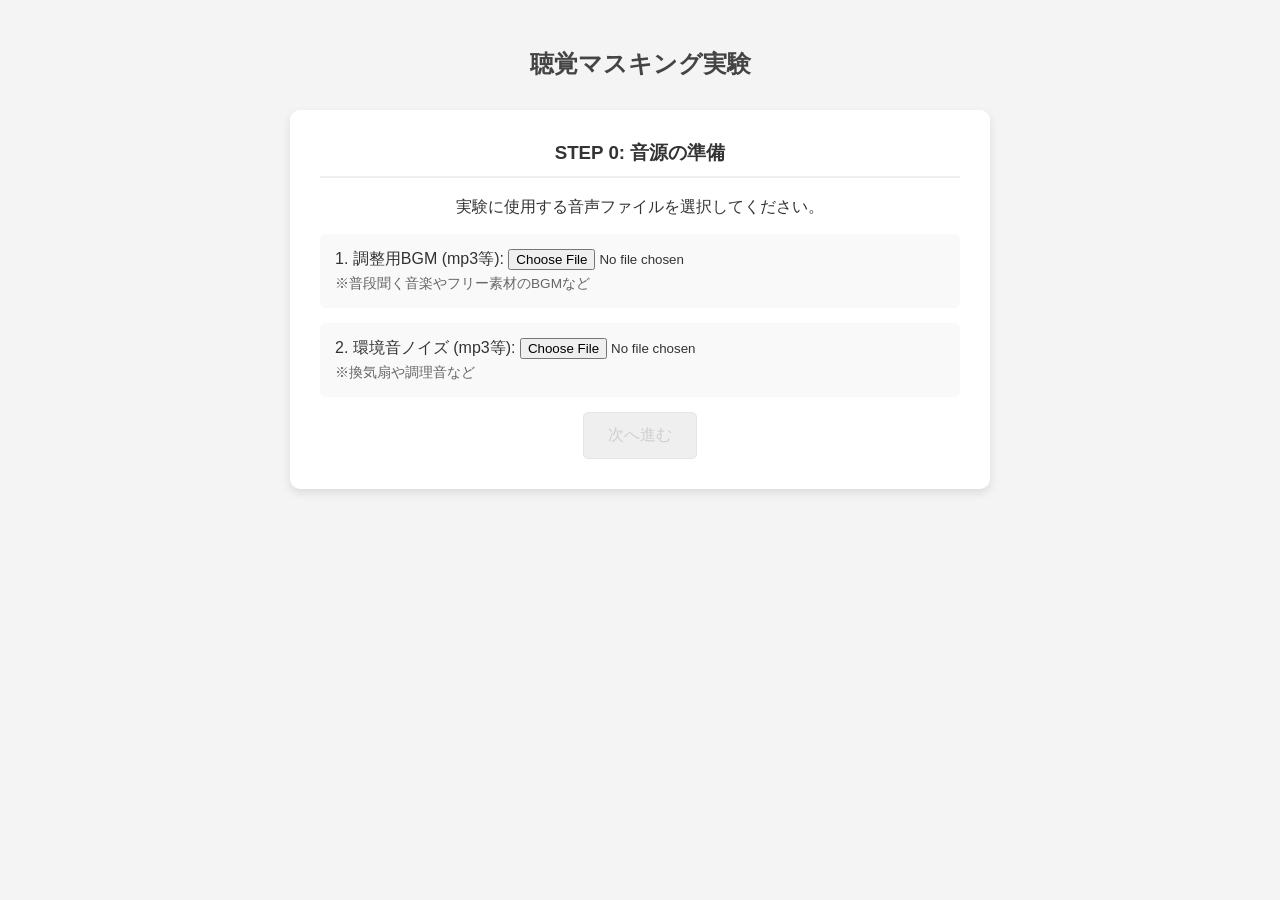
==== index.html @ eb166a4b "js, scc, htmlに分割&最初に音楽を設定" ====
<!DOCTYPE html>
<html lang="ja">
<head>
    <meta charset="UTF-8">
    <meta name="viewport" content="width=device-width, initial-scale=1.0">
    <title>聴覚実験アプリ (Multi-Frequency)</title>
    <link rel="stylesheet" href="style.css">
</head>
<body>

    <div class="container">
        <h2>聴覚マスキング実験</h2>

        <div id="step0" class="card">
            <h3>STEP 0: 音源の準備</h3>
            <p>実験に使用する音声ファイルを選択してください。</p>

            <div class="file-group">
                <label>1. 調整用BGM (mp3等):</label>
                <input type="file" id="bgmInput" accept="audio/*">
                <div class="note">※普段聞く音楽やフリー素材のBGMなど</div>
            </div>

            <div class="file-group">
                <label>2. 環境音ノイズ (mp3等):</label>
                <input type="file" id="noiseInput" accept="audio/*">
                <div class="note">※換気扇や調理音など</div>
            </div>

            <button id="step0Btn" disabled>次へ進む</button>
        </div>

        <div id="step1" class="card hidden">
            <h3>STEP 1: 音量の調整</h3>
            <p>再生ボタンを押すと音楽が流れます。<br>
            <strong>PC本体の音量</strong>を操作して、「普段音楽を聴くとき」または「テレビを見るときの快適な音量」に合わせてください。</p>

            <button id="playBgmBtn">音楽 再生/停止</button>
            <br><br>
            <button id="step1NextBtn" class="primary-btn">調整完了（次へ）</button>
        </div>

        <div id="experimentStep" class="card hidden">
            <h3 id="expTitle">STEP 2: 静寂時検査</h3>
            <p id="expInstruction">
                まずは「静かな状態」で検査します。<br>
                開始ボタンを押すと、数秒後に音が聞こえてきます。<br>
                <strong>「聞こえた！」と思ったら、スペースキー（またはボタン）を押してください。</strong>
            </p>

            <div class="status-box" id="statusBox">待機中</div>
            <div class="progress-info">
                現在の周波数: <span id="currentFreqDisplay">---</span> Hz
                (<span id="progressDisplay">1/2</span>)
            </div>

            <button id="startTestBtn" class="primary-btn">検査開始</button>
            <button id="reactionBtn" class="reaction-btn hidden">聞こえた！ (SPACE)</button>
        </div>

        <div id="step4" class="card hidden">
            <h3>実験終了</h3>
            <p>お疲れ様でした。結果が出力されました。</p>
            <textarea id="resultArea" readonly></textarea>
            <div class="btn-area">
                <button id="downloadBtn" class="primary-btn">CSVをダウンロード</button>
            </div>
        </div>
    </div>

    <script src="script.js"></script>
</body>
</html>
---- style.css ----
body {
    font-family: "Helvetica Neue", Arial, sans-serif;
    background-color: #f4f4f4;
    color: #333;
    text-align: center;
    padding: 20px;
}

.container {
    max-width: 700px;
    margin: 0 auto;
}

.card {
    background: white;
    padding: 30px;
    border-radius: 10px;
    box-shadow: 0 4px 10px rgba(0,0,0,0.1);
    margin-bottom: 20px;
}

.hidden { display: none; }

h2 { margin-bottom: 30px; color: #444; }
h3 { border-bottom: 2px solid #eee; padding-bottom: 10px; margin-top: 0; }

.file-group {
    margin: 15px 0;
    text-align: left;
    background: #f9f9f9;
    padding: 15px;
    border-radius: 5px;
}
.note { font-size: 0.85em; color: #666; margin-top: 5px; }

button {
    padding: 12px 24px;
    font-size: 16px;
    cursor: pointer;
    border-radius: 5px;
    border: 1px solid #ccc;
    background: #e0e0e0;
    transition: background 0.2s;
}
button:hover { background: #d0d0d0; }
button:disabled { opacity: 0.5; cursor: not-allowed; }

.primary-btn {
    background-color: #007bff;
    color: white;
    border: none;
}
.primary-btn:hover { background-color: #0056b3; }

.reaction-btn {
    background-color: #dc3545;
    color: white;
    border: none;
    width: 100%;
    height: 150px;
    font-size: 28px;
    font-weight: bold;
    margin-top: 20px;
}
.reaction-btn:active { background-color: #bd2130; }

.status-box {
    padding: 15px;
    background: #e9ecef;
    margin: 20px 0;
    font-weight: bold;
    font-size: 1.2em;
    border-radius: 5px;
}

.progress-info {
    font-size: 1.1em;
    margin-bottom: 15px;
    color: #555;
}

textarea {
    width: 100%;
    height: 200px;
    font-family: monospace;
    margin-top: 10px;
}
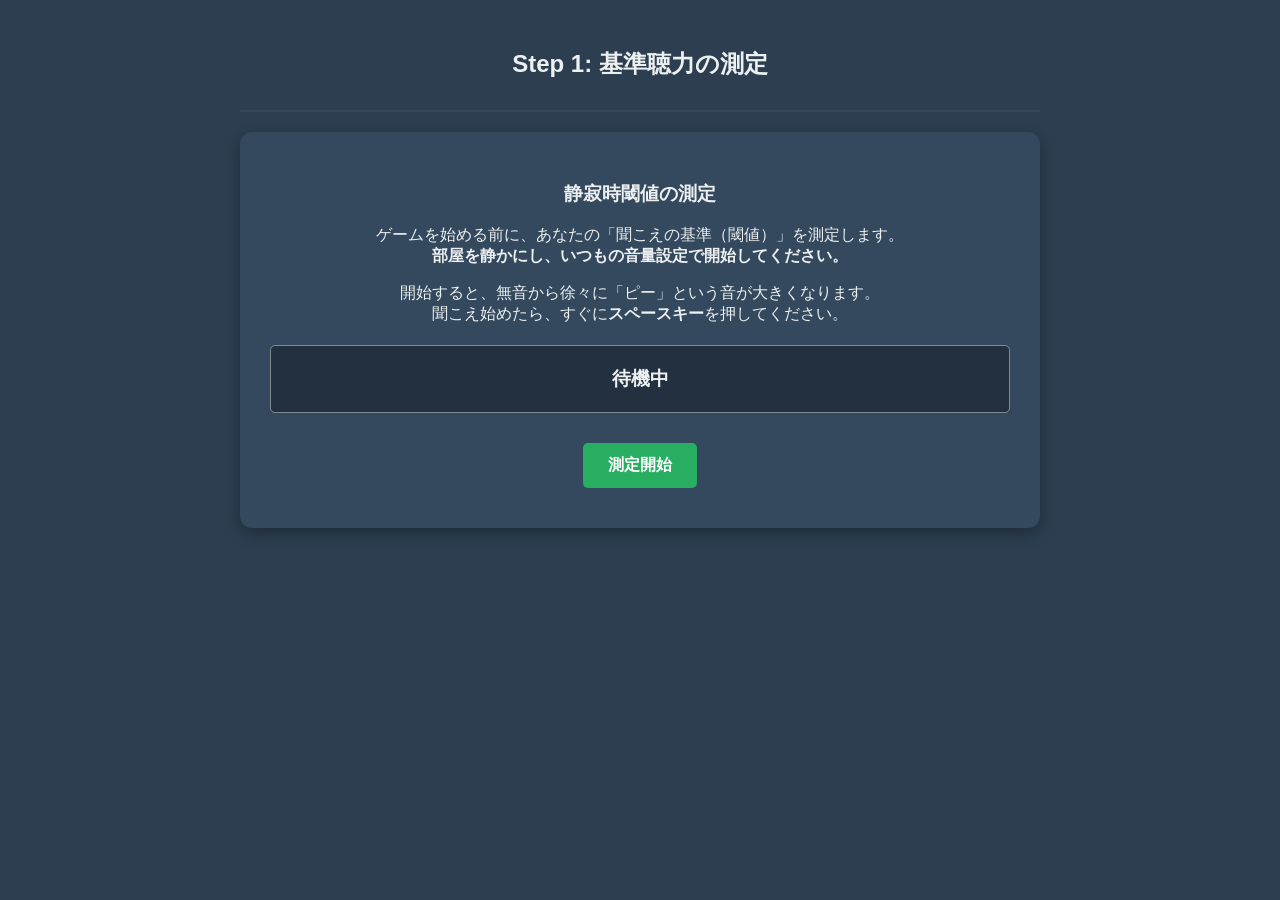
==== commit e31baaad: "measure.html中身をindex.htmlにコピペ。デプロイに必要なため" ====
--- a/index.html
+++ b/index.html
@@ -2,72 +2,38 @@
 <html lang="ja">
 <head>
     <meta charset="UTF-8">
-    <meta name="viewport" content="width=device-width, initial-scale=1.0">
-    <title>聴覚実験アプリ (Multi-Frequency)</title>
+    <title>聴力測定 (Calibration)</title>
     <link rel="stylesheet" href="style.css">
 </head>
 <body>
+    <div class="container">
+        <header>
+            <h2>Step 1: 基準聴力の測定</h2>
+        </header>
 
-    <div class="container">
-        <h2>聴覚マスキング実験</h2>
-
-        <div id="step0" class="card">
-            <h3>STEP 0: 音源の準備</h3>
-            <p>実験に使用する音声ファイルを選択してください。</p>
-
-            <div class="file-group">
-                <label>1. 調整用BGM (mp3等):</label>
-                <input type="file" id="bgmInput" accept="audio/*">
-                <div class="note">※普段聞く音楽やフリー素材のBGMなど</div>
-            </div>
-
-            <div class="file-group">
-                <label>2. 環境音ノイズ (mp3等):</label>
-                <input type="file" id="noiseInput" accept="audio/*">
-                <div class="note">※換気扇や調理音など</div>
-            </div>
-
-            <button id="step0Btn" disabled>次へ進む</button>
-        </div>
-
-        <div id="step1" class="card hidden">
-            <h3>STEP 1: 音量の調整</h3>
-            <p>再生ボタンを押すと音楽が流れます。<br>
-            <strong>PC本体の音量</strong>を操作して、「普段音楽を聴くとき」または「テレビを見るときの快適な音量」に合わせてください。</p>
-
-            <button id="playBgmBtn">音楽 再生/停止</button>
-            <br><br>
-            <button id="step1NextBtn" class="primary-btn">調整完了（次へ）</button>
-        </div>
-
-        <div id="experimentStep" class="card hidden">
-            <h3 id="expTitle">STEP 2: 静寂時検査</h3>
-            <p id="expInstruction">
-                まずは「静かな状態」で検査します。<br>
-                開始ボタンを押すと、数秒後に音が聞こえてきます。<br>
-                <strong>「聞こえた！」と思ったら、スペースキー（またはボタン）を押してください。</strong>
+        <div class="panel">
+            <h3>静寂時閾値の測定</h3>
+            <p>
+                ゲームを始める前に、あなたの「聞こえの基準（閾値）」を測定します。<br>
+                <strong>部屋を静かにし、いつもの音量設定で開始してください。</strong>
+            </p>
+            <p>
+                開始すると、無音から徐々に「ピー」という音が大きくなります。<br>
+                聞こえ始めたら、すぐに<strong>スペースキー</strong>を押してください。
             </p>
 
             <div class="status-box" id="statusBox">待機中</div>
-            <div class="progress-info">
-                現在の周波数: <span id="currentFreqDisplay">---</span> Hz
-                (<span id="progressDisplay">1/2</span>)
-            </div>
 
-            <button id="startTestBtn" class="primary-btn">検査開始</button>
-            <button id="reactionBtn" class="reaction-btn hidden">聞こえた！ (SPACE)</button>
+            <button id="btnStart" class="btn-primary">測定開始</button>
         </div>
 
-        <div id="step4" class="card hidden">
-            <h3>実験終了</h3>
-            <p>お疲れ様でした。結果が出力されました。</p>
-            <textarea id="resultArea" readonly></textarea>
-            <div class="btn-area">
-                <button id="downloadBtn" class="primary-btn">CSVをダウンロード</button>
-            </div>
+        <div id="resultPanel" class="panel hidden">
+            <h3>測定完了</h3>
+            <p>あなたの閾値: <strong id="resultValue" style="font-size:1.5em; color:#f1c40f;">---</strong></p>
+            <p>このデータを保存しました。次のページでトレーニングを開始してください。</p>
+            <button onclick="location.href='game.html'" class="btn-primary">トレーニングへ進む</button>
         </div>
     </div>
-
-    <script src="script.js"></script>
+    <script src="measure.js"></script>
 </body>
 </html>
--- a/style.css
+++ b/style.css
@@ -1,87 +1,109 @@
+/* style.css */
 body {
-    font-family: "Helvetica Neue", Arial, sans-serif;
-    background-color: #f4f4f4;
-    color: #333;
+    font-family: 'Helvetica Neue', Arial, sans-serif;
+    background-color: #2c3e50;
+    color: #ecf0f1;
     text-align: center;
     padding: 20px;
 }
 
 .container {
-    max-width: 700px;
+    max-width: 800px;
     margin: 0 auto;
 }
 
-.card {
-    background: white;
+header {
+    margin-bottom: 20px;
+    border-bottom: 2px solid #34495e;
+    padding-bottom: 10px;
+}
+
+.panel {
+    background: #34495e;
     padding: 30px;
-    border-radius: 10px;
-    box-shadow: 0 4px 10px rgba(0,0,0,0.1);
+    border-radius: 12px;
+    box-shadow: 0 5px 15px rgba(0,0,0,0.3);
     margin-bottom: 20px;
 }
 
-.hidden { display: none; }
+.hidden { display: none !important; }
 
-h2 { margin-bottom: 30px; color: #444; }
-h3 { border-bottom: 2px solid #eee; padding-bottom: 10px; margin-top: 0; }
+/* ボタン共通 */
+button {
+    padding: 12px 25px;
+    font-size: 16px;
+    border-radius: 5px;
+    border: none;
+    cursor: pointer;
+    font-weight: bold;
+    transition: 0.2s;
+    margin: 10px;
+}
+.btn-primary { background-color: #27ae60; color: white; }
+.btn-primary:hover { background-color: #2ecc71; }
+.btn-primary:disabled { background-color: #7f8c8d; cursor: not-allowed; }
+.btn-secondary { background-color: #c0392b; color: white; }
 
-.file-group {
-    margin: 15px 0;
-    text-align: left;
-    background: #f9f9f9;
-    padding: 15px;
+/* 測定用ステータス */
+.status-box {
+    background: #22303f;
+    padding: 20px;
+    margin: 20px 0;
     border-radius: 5px;
-}
-.note { font-size: 0.85em; color: #666; margin-top: 5px; }
-
-button {
-    padding: 12px 24px;
-    font-size: 16px;
-    cursor: pointer;
-    border-radius: 5px;
-    border: 1px solid #ccc;
-    background: #e0e0e0;
-    transition: background 0.2s;
-}
-button:hover { background: #d0d0d0; }
-button:disabled { opacity: 0.5; cursor: not-allowed; }
-
-.primary-btn {
-    background-color: #007bff;
-    color: white;
-    border: none;
-}
-.primary-btn:hover { background-color: #0056b3; }
-
-.reaction-btn {
-    background-color: #dc3545;
-    color: white;
-    border: none;
-    width: 100%;
-    height: 150px;
-    font-size: 28px;
+    border: 1px solid #7f8c8d;
+    font-size: 1.2em;
     font-weight: bold;
-    margin-top: 20px;
-}
-.reaction-btn:active { background-color: #bd2130; }
-
-.status-box {
-    padding: 15px;
-    background: #e9ecef;
-    margin: 20px 0;
-    font-weight: bold;
-    font-size: 1.2em;
-    border-radius: 5px;
 }
 
-.progress-info {
-    font-size: 1.1em;
-    margin-bottom: 15px;
-    color: #555;
+/* ゲーム用ヘッダー情報 */
+.game-header {
+    display: flex;
+    justify-content: space-around;
+    background: #22303f;
+    padding: 15px;
+    border-radius: 8px;
+    margin-bottom: 20px;
 }
+.stat-box { display: flex; flex-direction: column; }
+.stat-box .label { font-size: 0.8em; color: #bdc3c7; }
+.stat-box .value { font-size: 1.4em; font-weight: bold; color: #f1c40f; }
 
-textarea {
-    width: 100%;
-    height: 200px;
-    font-family: monospace;
+/* タイピングエリア */
+.typing-area {
+    background: #22303f;
+    padding: 30px;
+    border-radius: 8px;
+    border: 2px solid #3e5871;
+    margin-bottom: 20px;
+}
+.romaji-display {
+    font-family: 'Courier New', monospace;
+    font-size: 32px; /* 少し小さく調整 */
+    font-weight: bold;
+    letter-spacing: 2px;
+    min-height: 50px;
+    word-break: break-all;
+}
+.japanese-display {
+    font-size: 24px;
+    color: #95a5a6;
     margin-top: 10px;
 }
+.typed-char { color: #f1c40f; }
+.untyped-char { color: #ecf0f1; opacity: 0.3; }
+
+/* 聴覚フィードバック */
+#hearingFeedback {
+    position: fixed;
+    top: 20px;
+    right: 20px;
+    padding: 15px 25px;
+    border-radius: 8px;
+    font-weight: bold;
+    opacity: 0;
+    transition: opacity 0.3s;
+    z-index: 100;
+}
+.feedback-visible { opacity: 1 !important; }
+.fb-good { background-color: #27ae60; color: white; }
+.fb-miss { background-color: #c0392b; color: white; }
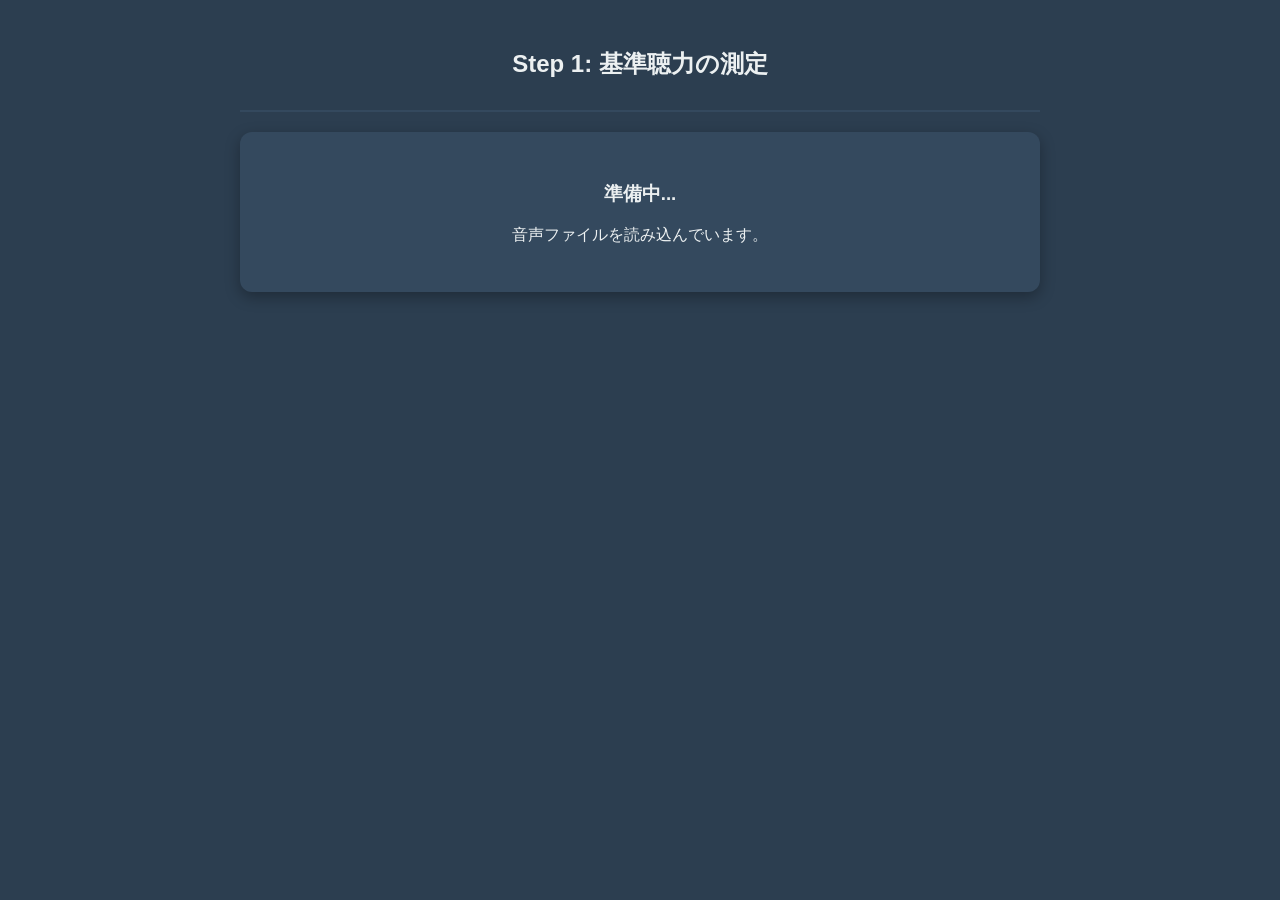
==== commit 14568603: "measure.htmlをindex.htmlにコピペ" ====
--- a/index.html
+++ b/index.html
@@ -11,20 +11,34 @@
             <h2>Step 1: 基準聴力の測定</h2>
         </header>
 
-        <div class="panel">
-            <h3>静寂時閾値の測定</h3>
+        <div id="loadingPanel" class="panel">
+            <h3>準備中...</h3>
+            <p>音声ファイルを読み込んでいます。</p>
+        </div>
+
+        <div id="volumePanel" class="panel hidden">
+            <h3>1. 音量の調整</h3>
             <p>
-                ゲームを始める前に、あなたの「聞こえの基準（閾値）」を測定します。<br>
-                <strong>部屋を静かにし、いつもの音量設定で開始してください。</strong>
+                下のボタンを押すと<strong>音楽</strong>が流れます。<br>
+                普段PCを使っている快適な音量（大きすぎず、小さすぎず）に設定してください。
             </p>
+            <div class="status-box" id="bgmStatus">停止中</div>
+            <button id="btnToggleBgm" class="btn-primary">音楽を再生</button>
+            <br><br>
+            <button id="btnGoToMeasure" class="btn-primary" disabled>音量OK（測定へ進む）</button>
+        </div>
+
+        <div id="measurePanel" class="panel hidden">
+            <h3>2. 静寂時閾値の測定</h3>
             <p>
+                音楽が止まります。<br>
                 開始すると、無音から徐々に「ピー」という音が大きくなります。<br>
                 聞こえ始めたら、すぐに<strong>スペースキー</strong>を押してください。
             </p>
 
             <div class="status-box" id="statusBox">待機中</div>
 
-            <button id="btnStart" class="btn-primary">測定開始</button>
+            <button id="btnStartMeasure" class="btn-primary">測定開始</button>
         </div>
 
         <div id="resultPanel" class="panel hidden">
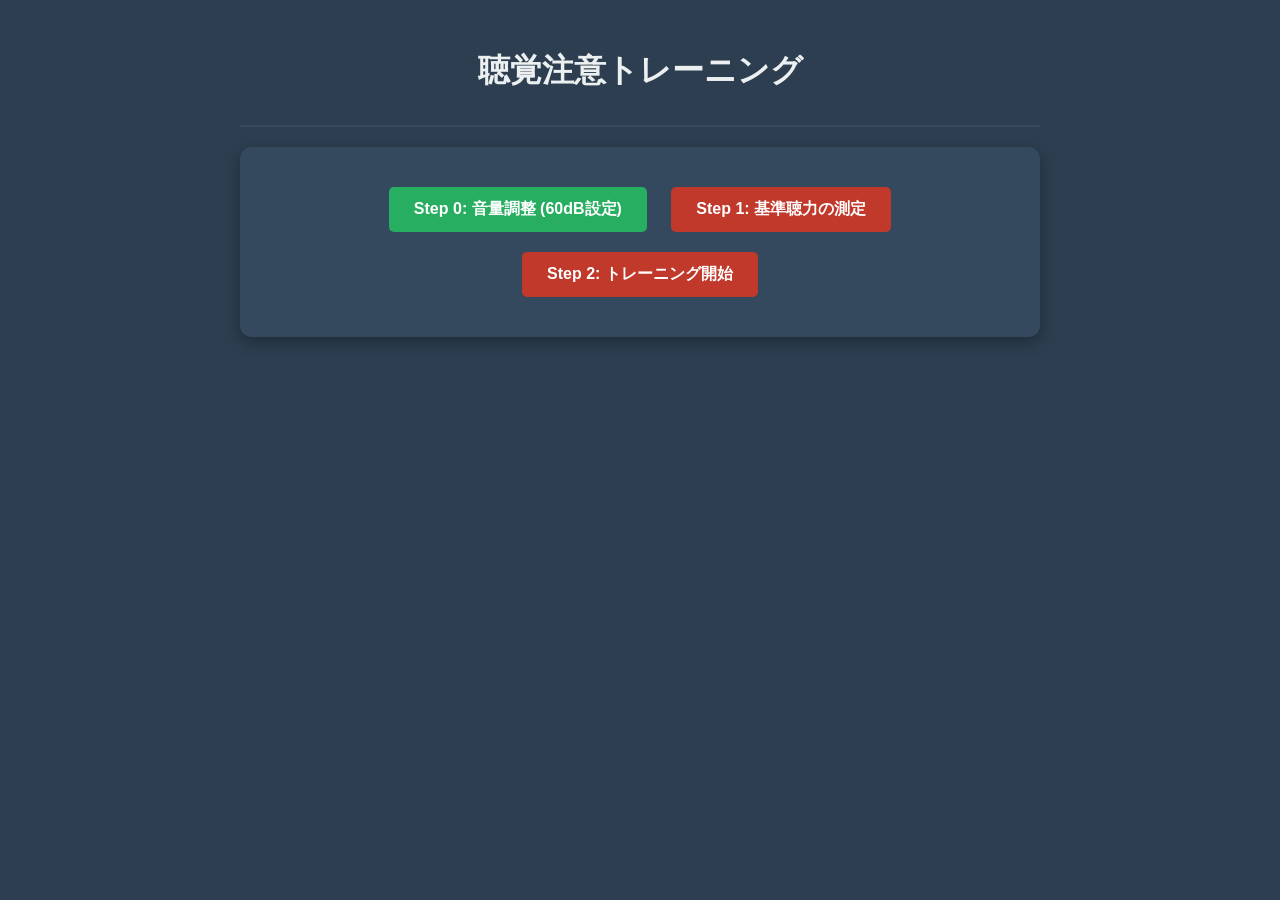
==== commit 786468cc: "フォルダの整理" ====
--- a/index.html
+++ b/index.html
@@ -2,52 +2,26 @@
 <html lang="ja">
 <head>
     <meta charset="UTF-8">
-    <title>聴力測定 (Calibration)</title>
-    <link rel="stylesheet" href="style.css">
+    <title>Hearing Training System</title>
+    <link rel="stylesheet" href="css/style.css">
 </head>
 <body>
     <div class="container">
         <header>
-            <h2>Step 1: 基準聴力の測定</h2>
+            <h1>聴覚注意トレーニング</h1>
         </header>
 
-        <div id="loadingPanel" class="panel">
-            <h3>準備中...</h3>
-            <p>音声ファイルを読み込んでいます。</p>
-        </div>
-
-        <div id="volumePanel" class="panel hidden">
-            <h3>1. 音量の調整</h3>
-            <p>
-                下のボタンを押すと<strong>音楽</strong>が流れます。<br>
-                普段PCを使っている快適な音量（大きすぎず、小さすぎず）に設定してください。
-            </p>
-            <div class="status-box" id="bgmStatus">停止中</div>
-            <button id="btnToggleBgm" class="btn-primary">音楽を再生</button>
-            <br><br>
-            <button id="btnGoToMeasure" class="btn-primary" disabled>音量OK（測定へ進む）</button>
-        </div>
-
-        <div id="measurePanel" class="panel hidden">
-            <h3>2. 静寂時閾値の測定</h3>
-            <p>
-                音楽が止まります。<br>
-                開始すると、無音から徐々に「ピー」という音が大きくなります。<br>
-                聞こえ始めたら、すぐに<strong>スペースキー</strong>を押してください。
-            </p>
-
-            <div class="status-box" id="statusBox">待機中</div>
-
-            <button id="btnStartMeasure" class="btn-primary">測定開始</button>
-        </div>
-
-        <div id="resultPanel" class="panel hidden">
-            <h3>測定完了</h3>
-            <p>あなたの閾値: <strong id="resultValue" style="font-size:1.5em; color:#f1c40f;">---</strong></p>
-            <p>このデータを保存しました。次のページでトレーニングを開始してください。</p>
-            <button onclick="location.href='game.html'" class="btn-primary">トレーニングへ進む</button>
+        <div class="panel">
+            <button onclick="location.href='calibrate.html'" class="btn-primary" style="margin-bottom:10px;">
+                Step 0: 音量調整 (60dB設定)
+            </button>
+            <button onclick="location.href='measure.html'" class="btn-secondary" style="margin-bottom:10px;">
+                Step 1: 基準聴力の測定
+            </button>
+            <button onclick="location.href='game.html'" class="btn-secondary">
+                Step 2: トレーニング開始
+            </button>
         </div>
     </div>
-    <script src="measure.js"></script>
 </body>
-</html>
+</html>
--- a/css/style.css
+++ b/css/style.css
@@ -0,0 +1,109 @@
+/* style.css */
+body {
+    font-family: 'Helvetica Neue', Arial, sans-serif;
+    background-color: #2c3e50;
+    color: #ecf0f1;
+    text-align: center;
+    padding: 20px;
+}
+
+.container {
+    max-width: 800px;
+    margin: 0 auto;
+}
+
+header {
+    margin-bottom: 20px;
+    border-bottom: 2px solid #34495e;
+    padding-bottom: 10px;
+}
+
+.panel {
+    background: #34495e;
+    padding: 30px;
+    border-radius: 12px;
+    box-shadow: 0 5px 15px rgba(0,0,0,0.3);
+    margin-bottom: 20px;
+}
+
+.hidden { display: none !important; }
+
+/* ボタン共通 */
+button {
+    padding: 12px 25px;
+    font-size: 16px;
+    border-radius: 5px;
+    border: none;
+    cursor: pointer;
+    font-weight: bold;
+    transition: 0.2s;
+    margin: 10px;
+}
+.btn-primary { background-color: #27ae60; color: white; }
+.btn-primary:hover { background-color: #2ecc71; }
+.btn-primary:disabled { background-color: #7f8c8d; cursor: not-allowed; }
+.btn-secondary { background-color: #c0392b; color: white; }
+
+/* 測定用ステータス */
+.status-box {
+    background: #22303f;
+    padding: 20px;
+    margin: 20px 0;
+    border-radius: 5px;
+    border: 1px solid #7f8c8d;
+    font-size: 1.2em;
+    font-weight: bold;
+}
+
+/* ゲーム用ヘッダー情報 */
+.game-header {
+    display: flex;
+    justify-content: space-around;
+    background: #22303f;
+    padding: 15px;
+    border-radius: 8px;
+    margin-bottom: 20px;
+}
+.stat-box { display: flex; flex-direction: column; }
+.stat-box .label { font-size: 0.8em; color: #bdc3c7; }
+.stat-box .value { font-size: 1.4em; font-weight: bold; color: #f1c40f; }
+
+/* タイピングエリア */
+.typing-area {
+    background: #22303f;
+    padding: 30px;
+    border-radius: 8px;
+    border: 2px solid #3e5871;
+    margin-bottom: 20px;
+}
+.romaji-display {
+    font-family: 'Courier New', monospace;
+    font-size: 32px; /* 少し小さく調整 */
+    font-weight: bold;
+    letter-spacing: 2px;
+    min-height: 50px;
+    word-break: break-all;
+}
+.japanese-display {
+    font-size: 24px;
+    color: #95a5a6;
+    margin-top: 10px;
+}
+.typed-char { color: #f1c40f; }
+.untyped-char { color: #ecf0f1; opacity: 0.3; }
+
+/* 聴覚フィードバック */
+#hearingFeedback {
+    position: fixed;
+    top: 20px;
+    right: 20px;
+    padding: 15px 25px;
+    border-radius: 8px;
+    font-weight: bold;
+    opacity: 0;
+    transition: opacity 0.3s;
+    z-index: 100;
+}
+.feedback-visible { opacity: 1 !important; }
+.fb-good { background-color: #27ae60; color: white; }
+.fb-miss { background-color: #c0392b; color: white; }
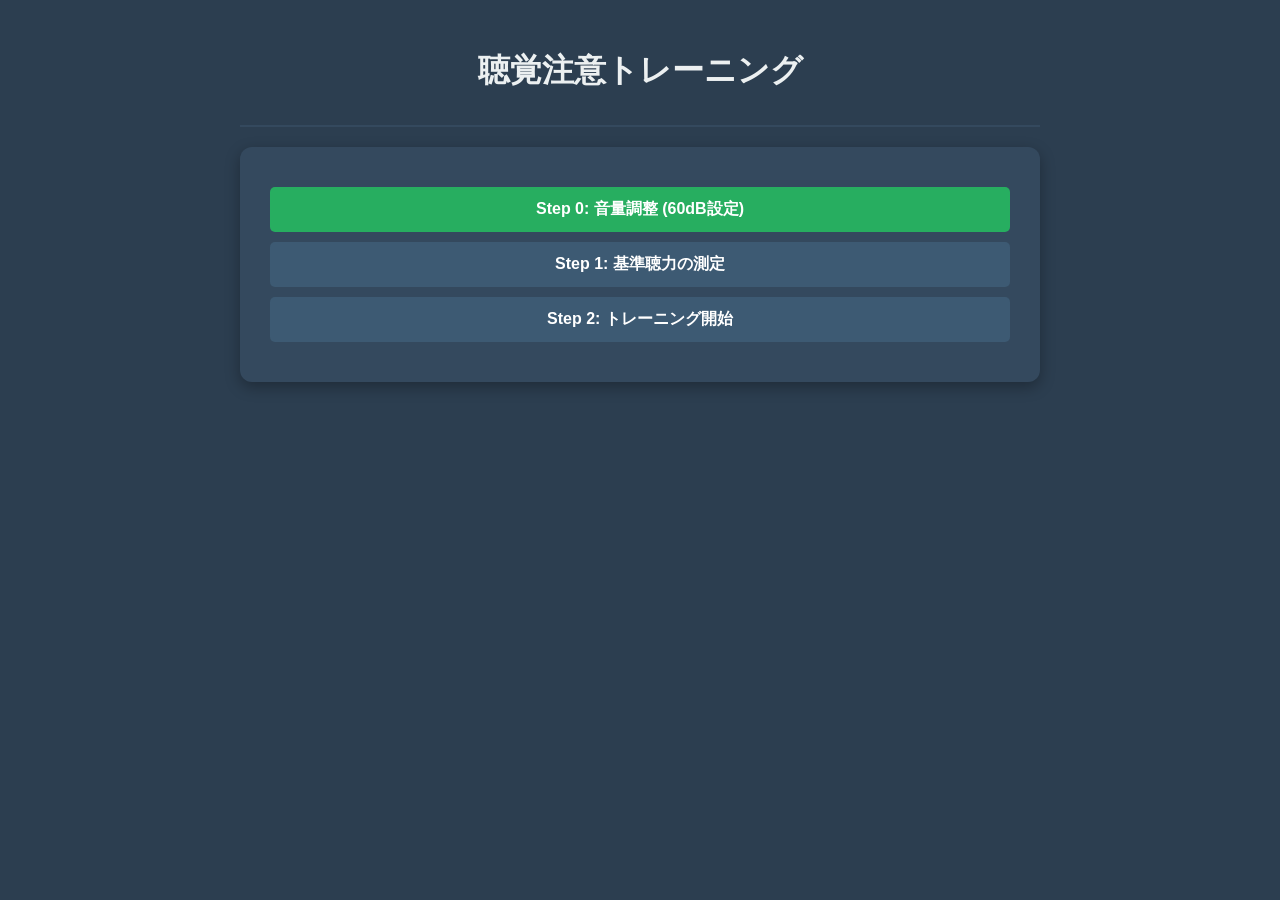
==== commit 62d9ef88: "fix: 校正と本番の音を揃え、二重課題は20音で終わらせる 画面では次の文字と段階を出し、スペースがボタンを押さないようにした。  Co-authored-by: Cursor <cursorage" ====
--- a/index.html
+++ b/index.html
@@ -12,13 +12,13 @@
         </header>
 
         <div class="panel">
-            <button onclick="location.href='calibrate.html'" class="btn-primary" style="margin-bottom:10px;">
+            <button onclick="location.href='calibrate.html'" class="btn-primary btn-block">
                 Step 0: 音量調整 (60dB設定)
             </button>
-            <button onclick="location.href='measure.html'" class="btn-secondary" style="margin-bottom:10px;">
+            <button onclick="location.href='measure.html'" class="btn-secondary btn-block">
                 Step 1: 基準聴力の測定
             </button>
-            <button onclick="location.href='game.html'" class="btn-secondary">
+            <button onclick="location.href='game.html'" class="btn-secondary btn-block">
                 Step 2: トレーニング開始
             </button>
         </div>
--- a/css/style.css
+++ b/css/style.css
@@ -1,6 +1,6 @@
 /* style.css */
 body {
-    font-family: 'Helvetica Neue', Arial, sans-serif;
+    font-family: "Hiragino Sans", "Yu Gothic", "Helvetica Neue", Arial, sans-serif;
     background-color: #2c3e50;
     color: #ecf0f1;
     text-align: center;
@@ -39,10 +39,23 @@
     transition: 0.2s;
     margin: 10px;
 }
+button:focus-visible {
+    outline: 3px solid #f1c40f;
+    outline-offset: 3px;
+}
 .btn-primary { background-color: #27ae60; color: white; }
 .btn-primary:hover { background-color: #2ecc71; }
 .btn-primary:disabled { background-color: #7f8c8d; cursor: not-allowed; }
-.btn-secondary { background-color: #c0392b; color: white; }
+.btn-secondary { background-color: #3d5a73; color: white; }
+.btn-secondary:hover { background-color: #4e6d89; }
+.btn-danger { background-color: #c0392b; color: white; }
+.btn-danger:hover { background-color: #e74c3c; }
+.btn-block {
+    display: block;
+    width: 100%;
+    margin-left: 0;
+    margin-right: 0;
+}
 
 /* 測定用ステータス */
 .status-box {
@@ -66,7 +79,7 @@
 }
 .stat-box { display: flex; flex-direction: column; }
 .stat-box .label { font-size: 0.8em; color: #bdc3c7; }
-.stat-box .value { font-size: 1.4em; font-weight: bold; color: #f1c40f; }
+.stat-box .value { font-size: 1.15em; font-weight: bold; color: #d5dde6; }
 
 /* タイピングエリア */
 .typing-area {
@@ -89,8 +102,26 @@
     color: #95a5a6;
     margin-top: 10px;
 }
-.typed-char { color: #f1c40f; }
-.untyped-char { color: #ecf0f1; opacity: 0.3; }
+.typed-char { color: #7f8c9a; }
+.current-char {
+    color: #1c2833;
+    background: #f1c40f;
+    border-radius: 4px;
+    padding: 0 3px;
+}
+.untyped-char { color: #ecf0f1; }
+.step-label {
+    margin: 0 0 8px;
+    color: #f1c40f;
+    font-size: 0.95em;
+    letter-spacing: 0.04em;
+}
+.break-clock {
+    font-size: 3.2em;
+    font-weight: bold;
+    margin: 10px 0 0;
+    color: #f1c40f;
+}
 
 /* 聴覚フィードバック */
 #hearingFeedback {
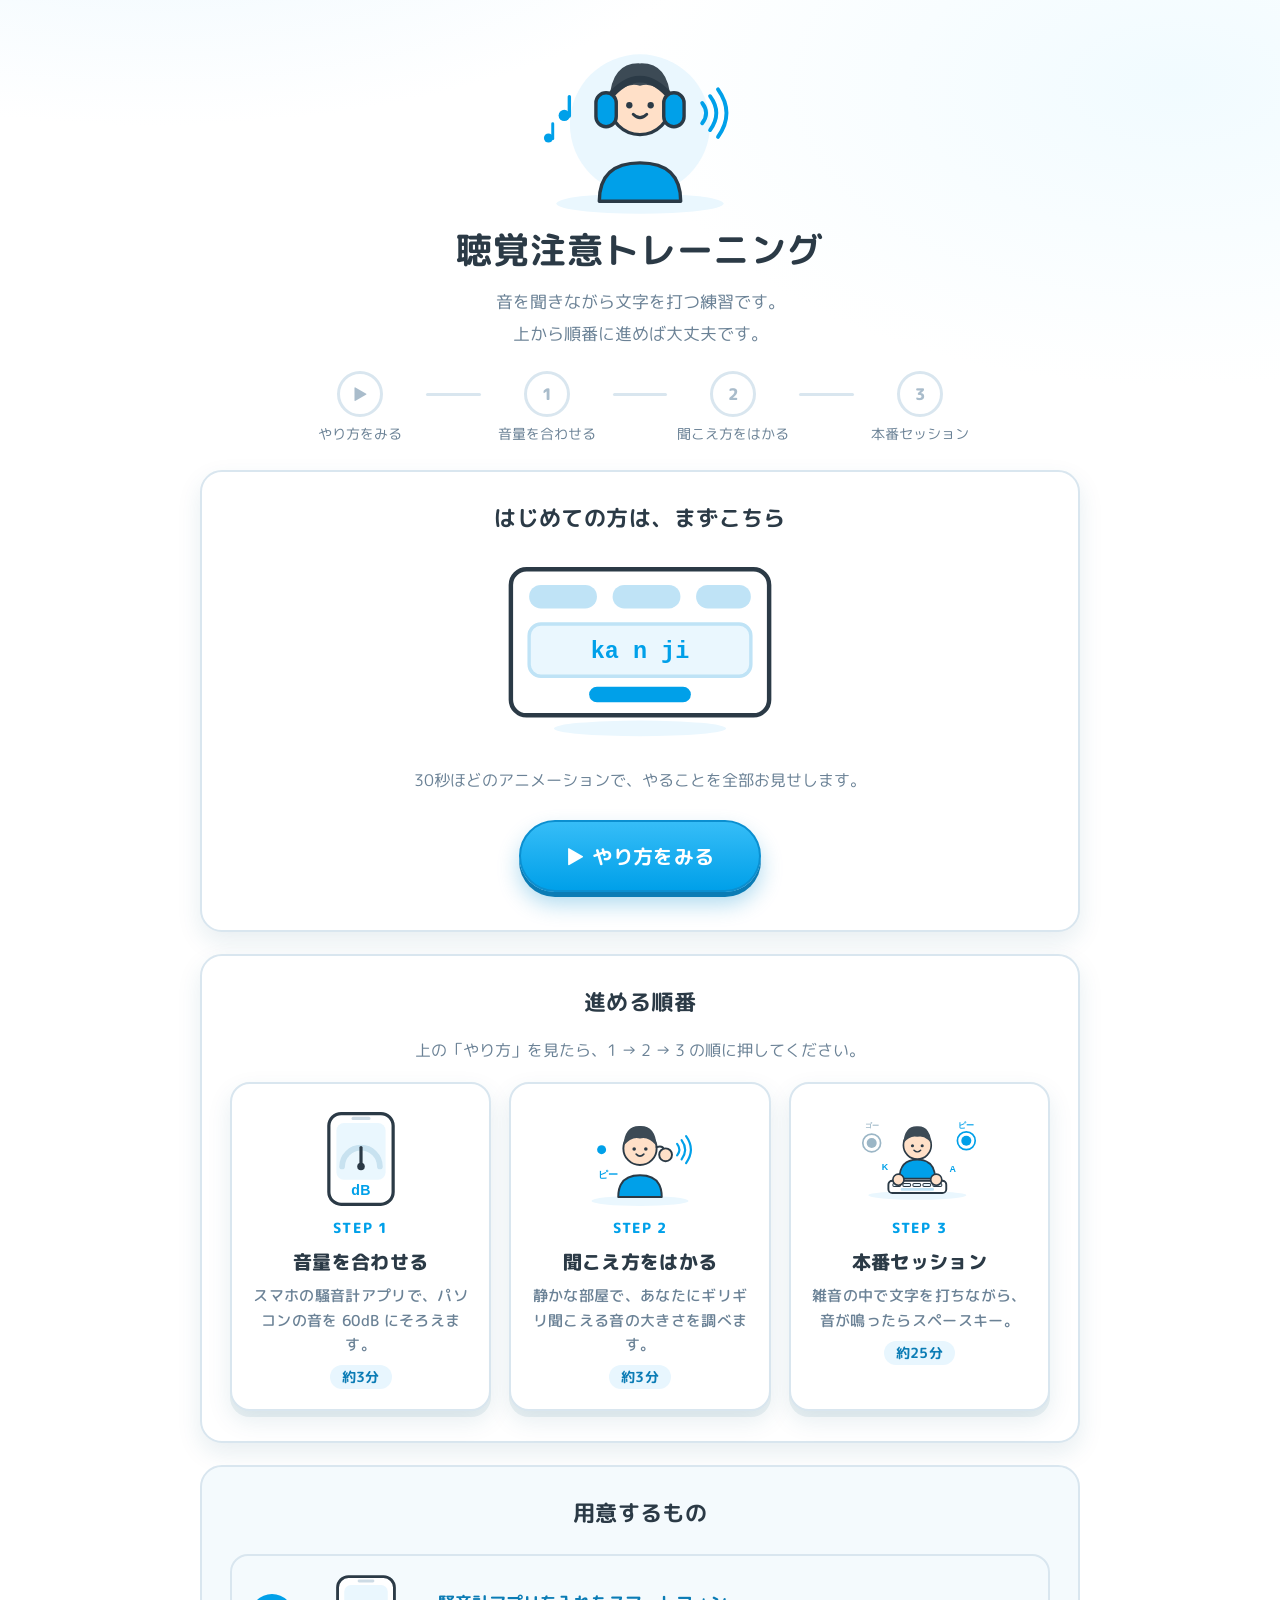
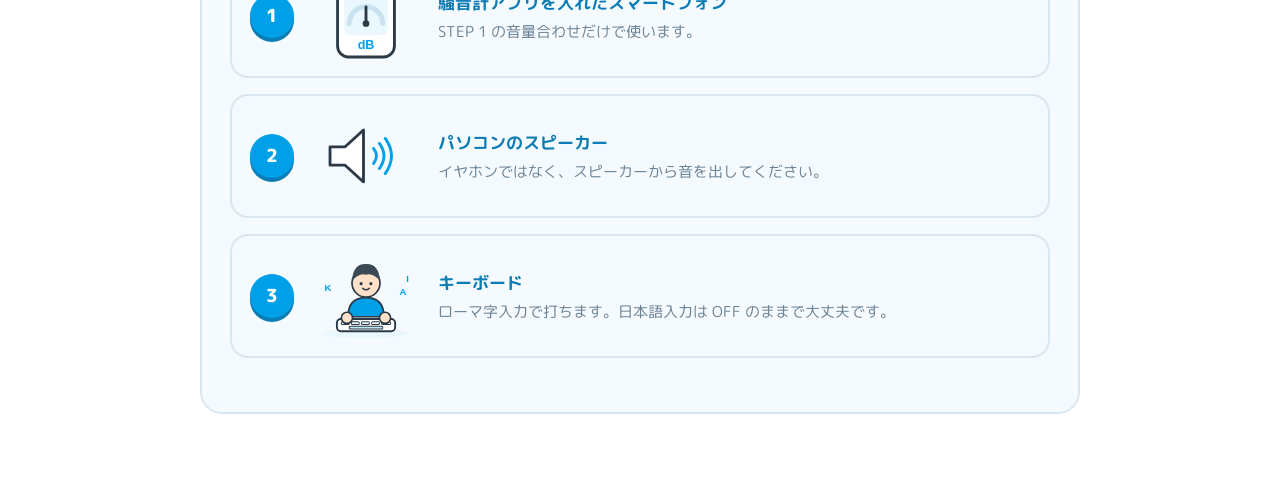
==== commit b97c89ae: "feat: 初めての被験者向けに、白背景・イラスト中心のUIへ刷新 文字だけの暗い画面では、初めての人がどの画面で何をするのか 分からなかった。説明ムービーのように、絵とアニメーションで 手順を見せる" ====
--- a/index.html
+++ b/index.html
@@ -2,26 +2,91 @@
 <html lang="ja">
 <head>
     <meta charset="UTF-8">
-    <title>Hearing Training System</title>
+    <meta name="viewport" content="width=device-width, initial-scale=1">
+    <title>聴覚注意トレーニング</title>
+    <link rel="preconnect" href="https://fonts.googleapis.com">
+    <link rel="preconnect" href="https://fonts.gstatic.com" crossorigin>
+    <link href="https://fonts.googleapis.com/css2?family=M+PLUS+Rounded+1c:wght@500;700;800&display=swap" rel="stylesheet">
     <link rel="stylesheet" href="css/style.css">
 </head>
 <body>
     <div class="container">
         <header>
+            <div class="art-stage art-float" data-art="hero" style="max-width:260px;margin:0 auto;"></div>
             <h1>聴覚注意トレーニング</h1>
+            <p class="lead">音を聞きながら文字を打つ練習です。<br>上から順番に進めば大丈夫です。</p>
         </header>
 
+        <div id="stepper" class="stepper" data-current="home"></div>
+
         <div class="panel">
-            <button onclick="location.href='calibrate.html'" class="btn-primary btn-block">
-                Step 0: 音量調整 (60dB設定)
-            </button>
-            <button onclick="location.href='measure.html'" class="btn-secondary btn-block">
-                Step 1: 基準聴力の測定
-            </button>
-            <button onclick="location.href='game.html'" class="btn-secondary btn-block">
-                Step 2: トレーニング開始
-            </button>
+            <h3>はじめての方は、まずこちら</h3>
+            <div class="art-stage" data-art="screenGuide" style="max-width:300px;margin:0 auto;"></div>
+            <p class="instruction">30秒ほどのアニメーションで、やることを全部お見せします。</p>
+            <button onclick="location.href='howto.html'" class="btn-primary btn-big">▶ やり方をみる</button>
+        </div>
+
+        <div class="panel">
+            <h3>進める順番</h3>
+            <p class="instruction">上の「やり方」を見たら、1 → 2 → 3 の順に押してください。</p>
+            <div class="menu-grid">
+                <button class="menu-card" onclick="location.href='calibrate.html'">
+                    <span class="menu-art" data-art="phoneMeter"></span>
+                    <span class="menu-step">STEP 1</span>
+                    <span class="menu-name">音量を合わせる</span>
+                    <span class="menu-desc">スマホの騒音計アプリで、パソコンの音を 60dB にそろえます。</span>
+                    <span class="menu-time" data-done="calibrate">約3分</span>
+                </button>
+                <button class="menu-card" onclick="location.href='measure.html'">
+                    <span class="menu-art" data-art="listening"></span>
+                    <span class="menu-step">STEP 2</span>
+                    <span class="menu-name">聞こえ方をはかる</span>
+                    <span class="menu-desc">静かな部屋で、あなたにギリギリ聞こえる音の大きさを調べます。</span>
+                    <span class="menu-time" data-done="measure">約3分</span>
+                </button>
+                <button class="menu-card" onclick="location.href='game.html'">
+                    <span class="menu-art" data-art="dual"></span>
+                    <span class="menu-step">STEP 3</span>
+                    <span class="menu-name">本番セッション</span>
+                    <span class="menu-desc">雑音の中で文字を打ちながら、音が鳴ったらスペースキー。</span>
+                    <span class="menu-time" data-done="game">約25分</span>
+                </button>
+            </div>
+        </div>
+
+        <div class="panel flat">
+            <h3>用意するもの</h3>
+            <div class="how-list">
+                <div class="how-item">
+                    <span class="how-num">1</span>
+                    <span class="how-art" data-art="phoneMeter"></span>
+                    <span class="how-text"><b>騒音計アプリを入れたスマートフォン</b>
+                        <span class="small">STEP 1 の音量合わせだけで使います。</span></span>
+                </div>
+                <div class="how-item">
+                    <span class="how-num">2</span>
+                    <span class="how-art" data-art="speaker"></span>
+                    <span class="how-text"><b>パソコンのスピーカー</b>
+                        <span class="small">イヤホンではなく、スピーカーから音を出してください。</span></span>
+                </div>
+                <div class="how-item">
+                    <span class="how-num">3</span>
+                    <span class="how-art" data-art="typing"></span>
+                    <span class="how-text"><b>キーボード</b>
+                        <span class="small">ローマ字入力で打ちます。日本語入力は OFF のままで大丈夫です。</span></span>
+                </div>
+            </div>
         </div>
     </div>
+
+    <script src="js/ui.js"></script>
+    <script>
+        // 終わった段階には「すみました」と出す。
+        document.querySelectorAll('[data-done]').forEach((el) => {
+            if (!UI.isDone(el.dataset.done)) return;
+            el.textContent = '✓ すみました';
+            el.className = 'menu-done';
+        });
+    </script>
 </body>
-</html>+</html>
--- a/css/style.css
+++ b/css/style.css
@@ -1,55 +1,179 @@
-/* style.css */
+/* ==========================================
+   style.css
+   白背景・イラスト中心の「説明ムービー」風テーマ。
+   初めての被験者が読まずに分かることを優先する。
+   ========================================== */
+
+:root {
+    --blue: #00a0e9;
+    --blue-dark: #0b7cb5;
+    --blue-pale: #e8f6fe;
+    --ink: #2b3a46;
+    --sub: #6b8296;
+    --line: #d9e6ef;
+    --panel: #ffffff;
+    --tint: #f4fafd;
+    --yellow: #ffc93c;
+    --yellow-pale: #fff6dd;
+    --green: #35c47a;
+    --green-pale: #e5f8ee;
+    --red: #ff6b6b;
+    --red-pale: #ffecec;
+    --radius: 22px;
+    --shadow: 0 10px 24px rgba(23, 86, 120, 0.10);
+    --shadow-lift: 0 16px 32px rgba(23, 86, 120, 0.18);
+}
+
+* { box-sizing: border-box; }
+
+html { -webkit-text-size-adjust: 100%; }
+
 body {
-    font-family: "Hiragino Sans", "Yu Gothic", "Helvetica Neue", Arial, sans-serif;
-    background-color: #2c3e50;
-    color: #ecf0f1;
+    font-family: "M PLUS Rounded 1c", "Hiragino Maru Gothic ProN", "Hiragino Sans",
+                 "Yu Gothic UI", "Yu Gothic", "Meiryo", sans-serif;
+    background-color: #ffffff;
+    /* うすい水色の空気感。白背景のままだとカードの輪郭が消える。 */
+    background-image:
+        radial-gradient(900px 420px at 12% -8%, #eaf7fe 0%, rgba(255,255,255,0) 70%),
+        radial-gradient(760px 420px at 92% 4%, #f1fbff 0%, rgba(255,255,255,0) 72%);
+    background-repeat: no-repeat;
+    color: var(--ink);
     text-align: center;
-    padding: 20px;
+    font-size: 17px;
+    line-height: 1.85;
+    margin: 0;
+    padding: 28px 20px 64px;
 }
 
 .container {
-    max-width: 800px;
+    max-width: 880px;
     margin: 0 auto;
 }
 
+/* ==========================================
+   見出し
+   ========================================== */
 header {
-    margin-bottom: 20px;
-    border-bottom: 2px solid #34495e;
-    padding-bottom: 10px;
-}
-
+    margin-bottom: 22px;
+    padding-bottom: 0;
+    border-bottom: none;
+}
+
+h1, h2, h3 {
+    letter-spacing: 0.02em;
+    line-height: 1.5;
+    margin: 0 0 10px;
+}
+
+h1 { font-size: 2.1em; }
+h2 { font-size: 1.6em; }
+h3 { font-size: 1.28em; }
+
+.page-title {
+    display: inline-flex;
+    align-items: center;
+    gap: 14px;
+    justify-content: center;
+}
+
+.page-title svg { flex: none; }
+
+.lead {
+    color: var(--sub);
+    margin: 0 auto;
+    max-width: 30em;
+}
+
+/* ==========================================
+   パネル（カード）
+   ========================================== */
 .panel {
-    background: #34495e;
-    padding: 30px;
-    border-radius: 12px;
-    box-shadow: 0 5px 15px rgba(0,0,0,0.3);
-    margin-bottom: 20px;
+    background: var(--panel);
+    border: 2px solid var(--line);
+    padding: 30px 28px;
+    border-radius: var(--radius);
+    box-shadow: var(--shadow);
+    margin-bottom: 22px;
+    animation: panel-in 0.42s cubic-bezier(0.22, 1.2, 0.4, 1) both;
+}
+
+@keyframes panel-in {
+    from { opacity: 0; transform: translateY(14px) scale(0.985); }
+    to   { opacity: 1; transform: none; }
+}
+
+.panel.flat {
+    background: var(--tint);
+    box-shadow: none;
 }
 
 .hidden { display: none !important; }
 
-/* ボタン共通 */
+.instruction {
+    color: var(--sub);
+    font-size: 0.97em;
+}
+
+strong { color: var(--blue-dark); }
+
+/* ==========================================
+   ボタン（Wii のメニュー風のふくらんだ丸ボタン）
+   ========================================== */
 button {
-    padding: 12px 25px;
-    font-size: 16px;
-    border-radius: 5px;
-    border: none;
+    font-family: inherit;
+    padding: 15px 30px;
+    font-size: 1.02em;
+    border-radius: 999px;
+    border: 2px solid var(--line);
+    background: linear-gradient(#ffffff, #eef5fa);
+    color: var(--blue-dark);
     cursor: pointer;
-    font-weight: bold;
-    transition: 0.2s;
-    margin: 10px;
-}
+    font-weight: 700;
+    letter-spacing: 0.02em;
+    transition: transform 0.16s cubic-bezier(0.22, 1.2, 0.4, 1), box-shadow 0.16s, background 0.16s, border-color 0.16s;
+    margin: 8px;
+    box-shadow: 0 5px 0 rgba(23, 86, 120, 0.10), var(--shadow);
+}
+button:hover {
+    transform: translateY(-3px);
+    box-shadow: 0 8px 0 rgba(23, 86, 120, 0.10), var(--shadow-lift);
+}
+button:active { transform: translateY(2px); box-shadow: 0 2px 0 rgba(23, 86, 120, 0.10); }
 button:focus-visible {
-    outline: 3px solid #f1c40f;
+    outline: 4px solid var(--yellow);
     outline-offset: 3px;
 }
-.btn-primary { background-color: #27ae60; color: white; }
-.btn-primary:hover { background-color: #2ecc71; }
-.btn-primary:disabled { background-color: #7f8c8d; cursor: not-allowed; }
-.btn-secondary { background-color: #3d5a73; color: white; }
-.btn-secondary:hover { background-color: #4e6d89; }
-.btn-danger { background-color: #c0392b; color: white; }
-.btn-danger:hover { background-color: #e74c3c; }
+
+.btn-primary {
+    background: linear-gradient(#36bdf7, var(--blue));
+    border-color: #0b8fd0;
+    color: #ffffff;
+    box-shadow: 0 5px 0 #0b7cb5, 0 12px 22px rgba(0, 140, 205, 0.32);
+}
+.btn-primary:hover {
+    background: linear-gradient(#52c9fa, #0aaaf0);
+    box-shadow: 0 8px 0 #0b7cb5, 0 18px 30px rgba(0, 140, 205, 0.36);
+}
+.btn-primary:active { box-shadow: 0 2px 0 #0b7cb5; }
+.btn-primary:disabled {
+    background: linear-gradient(#f3f7fa, #e6edf2);
+    border-color: var(--line);
+    color: #a9bccb;
+    box-shadow: 0 5px 0 rgba(23, 86, 120, 0.06);
+    cursor: not-allowed;
+    transform: none;
+}
+
+.btn-secondary { background: linear-gradient(#ffffff, #eef5fa); color: var(--blue-dark); }
+
+.btn-danger {
+    background: linear-gradient(#ffffff, #fff1f1);
+    border-color: #f6c9c9;
+    color: #d84a4a;
+    box-shadow: 0 5px 0 rgba(216, 74, 74, 0.14), var(--shadow);
+}
+.btn-danger:hover { background: linear-gradient(#fffafa, #ffe3e3); }
+
 .btn-block {
     display: block;
     width: 100%;
@@ -57,84 +181,722 @@
     margin-right: 0;
 }
 
-/* 測定用ステータス */
+.btn-big { font-size: 1.18em; padding: 19px 44px; }
+
+.btn-row {
+    display: flex;
+    gap: 14px;
+    justify-content: center;
+    flex-wrap: wrap;
+}
+
+/* ==========================================
+   進行バー（いま何番目か）
+   ========================================== */
+.stepper {
+    display: flex;
+    align-items: flex-start;
+    justify-content: center;
+    gap: 6px;
+    margin: 0 auto 26px;
+    max-width: 680px;
+}
+.stepper-item {
+    display: flex;
+    flex-direction: column;
+    align-items: center;
+    gap: 7px;
+    width: 120px;
+    color: var(--sub);
+    font-size: 0.84em;
+    line-height: 1.4;
+    text-decoration: none;
+}
+.stepper-dot {
+    width: 46px;
+    height: 46px;
+    border-radius: 50%;
+    border: 3px solid var(--line);
+    background: #ffffff;
+    display: grid;
+    place-items: center;
+    font-weight: 800;
+    font-size: 1.02rem;
+    color: #a9bccb;
+    transition: 0.25s;
+}
+.stepper-item.done .stepper-dot {
+    border-color: var(--green);
+    background: var(--green);
+    color: #ffffff;
+}
+.stepper-item.done { color: var(--green); }
+.stepper-item.current .stepper-dot {
+    border-color: var(--blue);
+    background: var(--blue);
+    color: #ffffff;
+    box-shadow: 0 0 0 6px var(--blue-pale);
+    animation: dot-pulse 1.8s ease-in-out infinite;
+}
+.stepper-item.current { color: var(--blue-dark); font-weight: 700; }
+.stepper-line {
+    flex: 1;
+    height: 3px;
+    border-radius: 2px;
+    background: var(--line);
+    margin-top: 22px;
+    min-width: 12px;
+}
+.stepper-line.done { background: var(--green); }
+
+@keyframes dot-pulse {
+    0%, 100% { box-shadow: 0 0 0 6px var(--blue-pale); }
+    50%      { box-shadow: 0 0 0 12px rgba(0, 160, 233, 0.12); }
+}
+
+/* ==========================================
+   説明カード（番号つき・イラスト入り）
+   ========================================== */
+.how-list {
+    display: grid;
+    gap: 16px;
+    margin: 24px 0;
+    text-align: left;
+}
+.how-item {
+    display: grid;
+    grid-template-columns: 44px 112px 1fr;
+    align-items: center;
+    gap: 16px;
+    background: var(--tint);
+    border: 2px solid var(--line);
+    border-radius: 18px;
+    padding: 14px 18px;
+    animation: panel-in 0.5s cubic-bezier(0.22, 1.2, 0.4, 1) both;
+}
+.how-item:nth-child(2) { animation-delay: 0.08s; }
+.how-item:nth-child(3) { animation-delay: 0.16s; }
+.how-item:nth-child(4) { animation-delay: 0.24s; }
+.how-num {
+    width: 44px;
+    height: 44px;
+    border-radius: 50%;
+    background: var(--blue);
+    color: #fff;
+    font-weight: 800;
+    display: grid;
+    place-items: center;
+    font-size: 1.1rem;
+    box-shadow: 0 4px 0 #0b7cb5;
+}
+.how-art {
+    width: 112px;
+    height: 92px;
+    display: grid;
+    place-items: center;
+}
+.how-art svg { width: 100%; height: 100%; }
+.how-text { font-size: 0.99em; }
+.how-text b { color: var(--blue-dark); }
+.how-text .small { display: block; color: var(--sub); font-size: 0.88em; }
+
+/* ==========================================
+   大きなイラスト置き場
+   ========================================== */
+.art-stage {
+    display: flex;
+    align-items: center;
+    justify-content: center;
+    gap: 14px;
+    flex-wrap: wrap;
+    padding: 6px 0 2px;
+}
+.art-stage > span { display: block; }
+.art-stage svg { max-width: 100%; height: auto; }
+.art-float { animation: float 3.6s ease-in-out infinite; }
+
+@keyframes float {
+    0%, 100% { transform: translateY(0); }
+    50%      { transform: translateY(-7px); }
+}
+
+/* ==========================================
+   メニュー（ホームの大きな選択カード）
+   ========================================== */
+.menu-grid {
+    display: grid;
+    grid-template-columns: repeat(auto-fit, minmax(230px, 1fr));
+    gap: 18px;
+    margin-top: 6px;
+}
+.menu-card {
+    appearance: none;
+    margin: 0;
+    padding: 22px 18px 20px;
+    border-radius: 20px;
+    border: 2px solid var(--line);
+    background: #ffffff;
+    box-shadow: 0 6px 0 rgba(23, 86, 120, 0.08), var(--shadow);
+    display: flex;
+    flex-direction: column;
+    align-items: center;
+    gap: 8px;
+    text-align: center;
+    color: var(--ink);
+}
+.menu-card:hover { border-color: var(--blue); }
+.menu-card .menu-art { width: 128px; height: 104px; }
+.menu-card .menu-art svg { width: 100%; height: 100%; }
+.menu-card .menu-step {
+    color: var(--blue);
+    font-size: 0.82em;
+    font-weight: 800;
+    letter-spacing: 0.08em;
+}
+.menu-card .menu-name { font-size: 1.12em; font-weight: 800; }
+.menu-card .menu-desc { color: var(--sub); font-size: 0.88em; font-weight: 500; line-height: 1.6; }
+.menu-card .menu-time {
+    color: var(--blue-dark);
+    background: var(--blue-pale);
+    border-radius: 999px;
+    padding: 2px 12px;
+    font-size: 0.8em;
+}
+.menu-card .menu-done {
+    color: var(--green);
+    background: var(--green-pale);
+    border-radius: 999px;
+    padding: 2px 12px;
+    font-size: 0.8em;
+}
+
+/* ==========================================
+   吹き出し（キャラのセリフ・状態表示）
+   ========================================== */
+.bubble {
+    position: relative;
+    display: inline-block;
+    background: var(--yellow-pale);
+    border: 2px solid #f3dca2;
+    color: #8a6500;
+    border-radius: 18px;
+    padding: 14px 22px;
+    font-weight: 700;
+    max-width: 34em;
+}
+.bubble::after {
+    content: "";
+    position: absolute;
+    left: 50%;
+    bottom: -11px;
+    transform: translateX(-50%);
+    border-left: 11px solid transparent;
+    border-right: 11px solid transparent;
+    border-top: 11px solid var(--yellow-pale);
+}
+
+/* ==========================================
+   状態表示（測定・校正）
+   ========================================== */
 .status-box {
-    background: #22303f;
-    padding: 20px;
+    background: var(--tint);
+    color: var(--ink);
+    padding: 18px 20px;
     margin: 20px 0;
-    border-radius: 5px;
-    border: 1px solid #7f8c8d;
-    font-size: 1.2em;
-    font-weight: bold;
-}
-
-/* ゲーム用ヘッダー情報 */
+    border-radius: 16px;
+    border: 2px solid var(--line);
+    font-size: 1.12em;
+    font-weight: 700;
+    transition: 0.25s;
+}
+.status-box.is-playing {
+    background: var(--yellow-pale);
+    border-color: #f3dca2;
+    color: #8a6500;
+}
+.status-box.is-ok {
+    background: var(--green-pale);
+    border-color: #b6e9cd;
+    color: #1d8a55;
+}
+.status-box.is-error {
+    background: var(--red-pale);
+    border-color: #f8c9c9;
+    color: #c0392b;
+}
+
+/* 読み込み状況 */
+.load-status {
+    display: inline-flex;
+    align-items: center;
+    gap: 10px;
+    margin: 0 auto 18px;
+    padding: 10px 20px;
+    border-radius: 999px;
+    background: var(--tint);
+    border: 2px solid var(--line);
+    color: var(--sub);
+    font-size: 0.92em;
+    font-weight: 700;
+}
+
+/* ==========================================
+   ゲーム中のヘッダー情報
+   ========================================== */
 .game-header {
     display: flex;
-    justify-content: space-around;
-    background: #22303f;
-    padding: 15px;
-    border-radius: 8px;
-    margin-bottom: 20px;
-}
-.stat-box { display: flex; flex-direction: column; }
-.stat-box .label { font-size: 0.8em; color: #bdc3c7; }
-.stat-box .value { font-size: 1.15em; font-weight: bold; color: #d5dde6; }
-
-/* タイピングエリア */
+    justify-content: center;
+    gap: 12px;
+    flex-wrap: wrap;
+    background: transparent;
+    padding: 0;
+    margin-bottom: 18px;
+}
+.stat-box {
+    display: flex;
+    flex-direction: column;
+    align-items: center;
+    gap: 2px;
+    min-width: 150px;
+    background: var(--tint);
+    border: 2px solid var(--line);
+    border-radius: 16px;
+    padding: 10px 16px;
+}
+.stat-box .icon { height: 26px; }
+.stat-box .label { font-size: 0.8em; color: var(--sub); font-weight: 700; }
+.stat-box .value { font-size: 1.32em; font-weight: 800; color: var(--blue-dark); font-variant-numeric: tabular-nums; }
+
+/* ==========================================
+   タイピングエリア
+   ========================================== */
 .typing-area {
-    background: #22303f;
-    padding: 30px;
-    border-radius: 8px;
-    border: 2px solid #3e5871;
-    margin-bottom: 20px;
+    background: #ffffff;
+    padding: 26px 24px 30px;
+    border-radius: 20px;
+    border: 3px solid var(--blue-pale);
+    box-shadow: inset 0 2px 0 #fff, var(--shadow);
+    margin-bottom: 18px;
 }
 .romaji-display {
-    font-family: 'Courier New', monospace;
-    font-size: 32px; /* 少し小さく調整 */
-    font-weight: bold;
+    font-family: "SFMono-Regular", "Consolas", "Courier New", monospace;
+    font-size: 34px;
+    font-weight: 700;
     letter-spacing: 2px;
     min-height: 50px;
     word-break: break-all;
 }
 .japanese-display {
-    font-size: 24px;
-    color: #95a5a6;
-    margin-top: 10px;
-}
-.typed-char { color: #7f8c9a; }
+    font-size: 26px;
+    color: var(--ink);
+    margin-top: 14px;
+    line-height: 2.6;
+    font-weight: 700;
+}
+.japanese-display ruby { ruby-position: over; }
+.japanese-display rt {
+    font-size: 0.45em;
+    line-height: 1;
+    color: var(--blue);
+    font-weight: 700;
+}
+.typed-char { color: #bcccd8; }
 .current-char {
-    color: #1c2833;
-    background: #f1c40f;
-    border-radius: 4px;
-    padding: 0 3px;
-}
-.untyped-char { color: #ecf0f1; }
+    color: #ffffff;
+    background: var(--blue);
+    border-radius: 6px;
+    padding: 0 4px;
+    box-shadow: 0 3px 0 #0b7cb5;
+}
+.untyped-char { color: var(--ink); }
+
 .step-label {
-    margin: 0 0 8px;
-    color: #f1c40f;
-    font-size: 0.95em;
+    margin: 0 0 10px;
+    display: inline-block;
+    color: var(--blue-dark);
+    background: var(--blue-pale);
+    border-radius: 999px;
+    padding: 3px 16px;
+    font-size: 0.86em;
+    font-weight: 800;
     letter-spacing: 0.04em;
 }
+
+/* ==========================================
+   休憩
+   ========================================== */
 .break-clock {
-    font-size: 3.2em;
-    font-weight: bold;
-    margin: 10px 0 0;
-    color: #f1c40f;
-}
-
-/* 聴覚フィードバック */
+    font-size: 3.4em;
+    font-weight: 800;
+    margin: 6px 0 0;
+    color: var(--blue-dark);
+    font-variant-numeric: tabular-nums;
+}
+
+/* ==========================================
+   聴覚フィードバック（回答後に出る大きな表示）
+   ========================================== */
 #hearingFeedback {
     position: fixed;
-    top: 20px;
-    right: 20px;
-    padding: 15px 25px;
-    border-radius: 8px;
-    font-weight: bold;
+    top: 24px;
+    left: 50%;
+    transform: translate(-50%, -16px) scale(0.92);
+    padding: 16px 34px;
+    border-radius: 999px;
+    font-weight: 800;
+    font-size: 1.25em;
+    line-height: 1.5;
     opacity: 0;
-    transition: opacity 0.3s;
+    pointer-events: none;
+    transition: opacity 0.22s, transform 0.22s cubic-bezier(0.22, 1.2, 0.4, 1);
     z-index: 100;
-}
-.feedback-visible { opacity: 1 !important; }
-.fb-good { background-color: #27ae60; color: white; }
-.fb-miss { background-color: #c0392b; color: white; }
+    border: 3px solid #ffffff;
+    box-shadow: var(--shadow-lift);
+}
+.feedback-visible { opacity: 1 !important; transform: translate(-50%, 0) scale(1) !important; }
+.fb-good { background: var(--green); color: #ffffff; }
+.fb-miss { background: var(--red); color: #ffffff; }
+
+/* ==========================================
+   アニメーション部品（SVG の中で使う）
+   ========================================== */
+.spin { animation: spin 2.4s linear infinite; transform-origin: center; }
+@keyframes spin { to { transform: rotate(360deg); } }
+
+.wave { animation: wave 1.6s ease-out infinite; transform-origin: center; }
+.wave-2 { animation-delay: 0.32s; }
+.wave-3 { animation-delay: 0.64s; }
+@keyframes wave {
+    0%   { opacity: 0;   transform: scale(0.55); }
+    35%  { opacity: 0.95; }
+    100% { opacity: 0;   transform: scale(1.35); }
+}
+
+.blink { animation: blink 1.3s ease-in-out infinite; }
+@keyframes blink { 0%, 100% { opacity: 1; } 50% { opacity: 0.25; } }
+
+.press { animation: press 1.5s ease-in-out infinite; }
+@keyframes press {
+    0%, 55%, 100% { transform: translateY(0); }
+    68%           { transform: translateY(5px); }
+}
+
+.bob { animation: bob 2.2s ease-in-out infinite; transform-origin: center; }
+@keyframes bob {
+    0%, 100% { transform: translateY(0) rotate(0deg); }
+    50%      { transform: translateY(-5px) rotate(-3deg); }
+}
+
+.needle { animation: needle 3.4s ease-in-out infinite; transform-origin: 60px 64px; }
+@keyframes needle {
+    0%, 100% { transform: rotate(-38deg); }
+    45%, 60% { transform: rotate(6deg); }
+}
+
+.type-hand { animation: type-hand 0.9s ease-in-out infinite; transform-origin: center; }
+@keyframes type-hand {
+    0%, 100% { transform: translateY(0); }
+    50%      { transform: translateY(4px); }
+}
+
+.rise { animation: rise 2.6s ease-in-out infinite; }
+@keyframes rise {
+    0%   { opacity: 0; transform: translateY(6px); }
+    25%  { opacity: 1; }
+    100% { opacity: 0; transform: translateY(-16px); }
+}
+.rise-2 { animation-delay: 0.8s; }
+.rise-3 { animation-delay: 1.6s; }
+
+.pop { animation: pop 0.55s cubic-bezier(0.22, 1.4, 0.4, 1) both; }
+@keyframes pop {
+    from { opacity: 0; transform: scale(0.5); }
+    to   { opacity: 1; transform: scale(1); }
+}
+
+.steam { animation: steam 2.8s ease-in-out infinite; }
+.steam-2 { animation-delay: 0.9s; }
+@keyframes steam {
+    0%   { opacity: 0; transform: translateY(4px) scaleX(0.9); }
+    35%  { opacity: 0.8; }
+    100% { opacity: 0; transform: translateY(-14px) scaleX(1.15); }
+}
+
+/* 動きを減らす設定を尊重する */
+@media (prefers-reduced-motion: reduce) {
+    *, *::before, *::after {
+        animation-duration: 0.001s !important;
+        animation-iteration-count: 1 !important;
+        transition-duration: 0.001s !important;
+    }
+}
+
+/* ==========================================
+   せまい画面
+   ========================================== */
+@media (max-width: 640px) {
+    body { font-size: 16px; padding: 18px 14px 48px; }
+    .panel { padding: 22px 16px; border-radius: 18px; }
+    .how-item { grid-template-columns: 38px 1fr; grid-template-rows: auto auto; }
+    .how-art { display: none; }
+    .stepper-item { width: 78px; font-size: 0.76em; }
+    .romaji-display { font-size: 27px; }
+    .japanese-display { font-size: 22px; }
+    h1 { font-size: 1.6em; }
+}
+
+/* ==========================================
+   やり方ムービー（howto.html）
+   ========================================== */
+.movie {
+    position: relative;
+    background: #ffffff;
+    border: 2px solid var(--line);
+    border-radius: 26px;
+    box-shadow: var(--shadow);
+    padding: 26px 24px 20px;
+    overflow: hidden;
+}
+.movie-bar {
+    position: absolute;
+    top: 0;
+    left: 0;
+    height: 6px;
+    background: var(--blue);
+    width: 0;
+    transition: width 0.2s linear;
+}
+.movie-chapter {
+    display: inline-block;
+    color: var(--blue);
+    font-size: 0.84em;
+    font-weight: 800;
+    letter-spacing: 0.1em;
+}
+.scene {
+    display: none;
+    animation: scene-in 0.5s cubic-bezier(0.22, 1.2, 0.4, 1) both;
+}
+.scene.active { display: block; }
+@keyframes scene-in {
+    from { opacity: 0; transform: translateX(26px); }
+    to   { opacity: 1; transform: none; }
+}
+.scene-art {
+    display: flex;
+    align-items: center;
+    justify-content: center;
+    gap: 10px;
+    min-height: 215px;
+    flex-wrap: wrap;
+}
+.scene-art > span { display: block; width: 215px; max-width: 42vw; }
+.scene-art > span.wide { width: 330px; max-width: 72vw; }
+.scene-art svg { width: 100%; height: auto; }
+.scene-arrow {
+    width: 36px !important;
+    color: var(--blue);
+    font-size: 1.8em;
+    font-weight: 800;
+    animation: nudge 1.4s ease-in-out infinite;
+}
+@keyframes nudge {
+    0%, 100% { transform: translateX(0); }
+    50%      { transform: translateX(7px); }
+}
+.scene h2 { margin-top: 6px; }
+.scene p {
+    color: var(--sub);
+    max-width: 30em;
+    margin: 0 auto;
+}
+.scene .point {
+    display: inline-block;
+    margin-top: 14px;
+    background: var(--yellow-pale);
+    border: 2px solid #f3dca2;
+    color: #8a6500;
+    border-radius: 14px;
+    padding: 10px 20px;
+    font-weight: 700;
+    font-size: 0.95em;
+}
+.dots {
+    display: flex;
+    justify-content: center;
+    gap: 9px;
+    margin: 18px 0 4px;
+}
+.dot {
+    width: 11px;
+    height: 11px;
+    border-radius: 50%;
+    background: var(--line);
+    border: none;
+    padding: 0;
+    margin: 0;
+    box-shadow: none;
+    cursor: pointer;
+    transition: 0.2s;
+}
+.dot:hover { transform: none; box-shadow: none; background: #b9d2e0; }
+.dot.active { background: var(--blue); transform: scale(1.35); }
+.dot.seen { background: #9fd4f0; }
+.movie-controls {
+    display: flex;
+    align-items: center;
+    justify-content: center;
+    gap: 10px;
+    flex-wrap: wrap;
+}
+.movie-controls button { padding: 12px 24px; font-size: 0.96em; }
+.movie-hint { color: var(--sub); font-size: 0.86em; margin-top: 12px; }
+
+/* ==========================================
+   測定中の大きな数字（measure.html）
+   ========================================== */
+.big-step {
+    display: none;
+    background: var(--tint);
+    border: 2px solid var(--line);
+    border-radius: 18px;
+    padding: 14px 20px 18px;
+    margin: 18px 0;
+}
+.big-step .big-step-label { color: var(--sub); font-size: 0.88em; font-weight: 700; }
+.big-step-value {
+    font-size: 4.4em;
+    font-weight: 800;
+    line-height: 1.1;
+    color: var(--blue);
+    font-variant-numeric: tabular-nums;
+}
+.big-step-meter {
+    display: flex;
+    gap: 4px;
+    justify-content: center;
+    margin-top: 6px;
+}
+.big-step-meter i {
+    display: block;
+    width: 10px;
+    height: 16px;
+    border-radius: 3px;
+    background: var(--line);
+}
+.big-step-meter i.on { background: var(--blue); }
+
+/* 読み込み中のくるくる */
+.spinner {
+    width: 44px;
+    height: 44px;
+    margin: 0 auto 12px;
+    border-radius: 50%;
+    border: 5px solid var(--line);
+    border-top-color: var(--blue);
+    animation: spin 0.9s linear infinite;
+}
+
+/* ==========================================
+   セッションの流れ（game.html）
+   ========================================== */
+.flow {
+    display: flex;
+    align-items: stretch;
+    justify-content: center;
+    gap: 5px;
+    flex-wrap: wrap;
+    margin: 18px 0 6px;
+}
+.flow-item {
+    flex: 0 0 auto;
+    width: 78px;
+    background: var(--tint);
+    border: 2px solid var(--line);
+    border-radius: 14px;
+    padding: 8px 4px 7px;
+    color: var(--sub);
+    font-size: 0.74em;
+    font-weight: 700;
+    line-height: 1.35;
+}
+.flow-item .flow-icon { font-size: 1.5em; line-height: 1.3; display: block; }
+.flow-item.done { background: var(--green-pale); border-color: #b6e9cd; color: #1d8a55; }
+.flow-item.current {
+    background: var(--blue);
+    border-color: #0b8fd0;
+    color: #ffffff;
+    box-shadow: 0 5px 0 #0b7cb5;
+    transform: translateY(-3px);
+}
+.flow-item.rest { width: 56px; }
+
+/* 進捗バー */
+.progress-track {
+    height: 14px;
+    border-radius: 999px;
+    background: var(--tint);
+    border: 2px solid var(--line);
+    overflow: hidden;
+    margin: 0 auto 18px;
+    max-width: 520px;
+}
+.progress-fill {
+    height: 100%;
+    width: 0;
+    border-radius: 999px;
+    background: linear-gradient(90deg, #5ccbf9, var(--blue));
+    transition: width 0.3s ease-out;
+}
+
+/* いま鳴っているもの・押すキーの常設ガイド */
+.play-guide {
+    display: flex;
+    align-items: center;
+    justify-content: center;
+    gap: 18px;
+    flex-wrap: wrap;
+    background: var(--tint);
+    border: 2px solid var(--line);
+    border-radius: 18px;
+    padding: 12px 18px;
+    margin-bottom: 18px;
+}
+.play-guide .guide-art { width: 84px; }
+.play-guide .guide-art.wide { width: 128px; }
+.play-guide .guide-art svg { width: 100%; height: auto; }
+.play-guide .guide-text { text-align: left; font-size: 0.92em; font-weight: 700; color: var(--ink); }
+.play-guide .guide-text span { display: block; color: var(--sub); font-weight: 500; font-size: 0.88em; }
+
+/* 結果の読みかた */
+.result-list {
+    display: grid;
+    gap: 10px;
+    text-align: left;
+    margin-bottom: 20px;
+}
+.result-row {
+    display: flex;
+    align-items: baseline;
+    justify-content: space-between;
+    gap: 12px;
+    background: var(--tint);
+    border: 2px solid var(--line);
+    border-radius: 14px;
+    padding: 12px 18px;
+}
+.result-row .result-name { font-weight: 700; }
+.result-row .result-name span { display: block; color: var(--sub); font-size: 0.8em; font-weight: 500; }
+.result-row strong { font-size: 1.3em; color: var(--blue-dark); font-variant-numeric: tabular-nums; }
+.result-row.sub strong { font-size: 1em; color: var(--sub); }
+
+/* 流れ表示のアイコン（SVG） */
+.flow-item .flow-icon {
+    display: flex;
+    justify-content: center;
+    align-items: center;
+    gap: 2px;
+    height: 20px;
+    margin-bottom: 4px;
+}
+.flow-item .flow-icon svg { height: 100%; width: auto; }
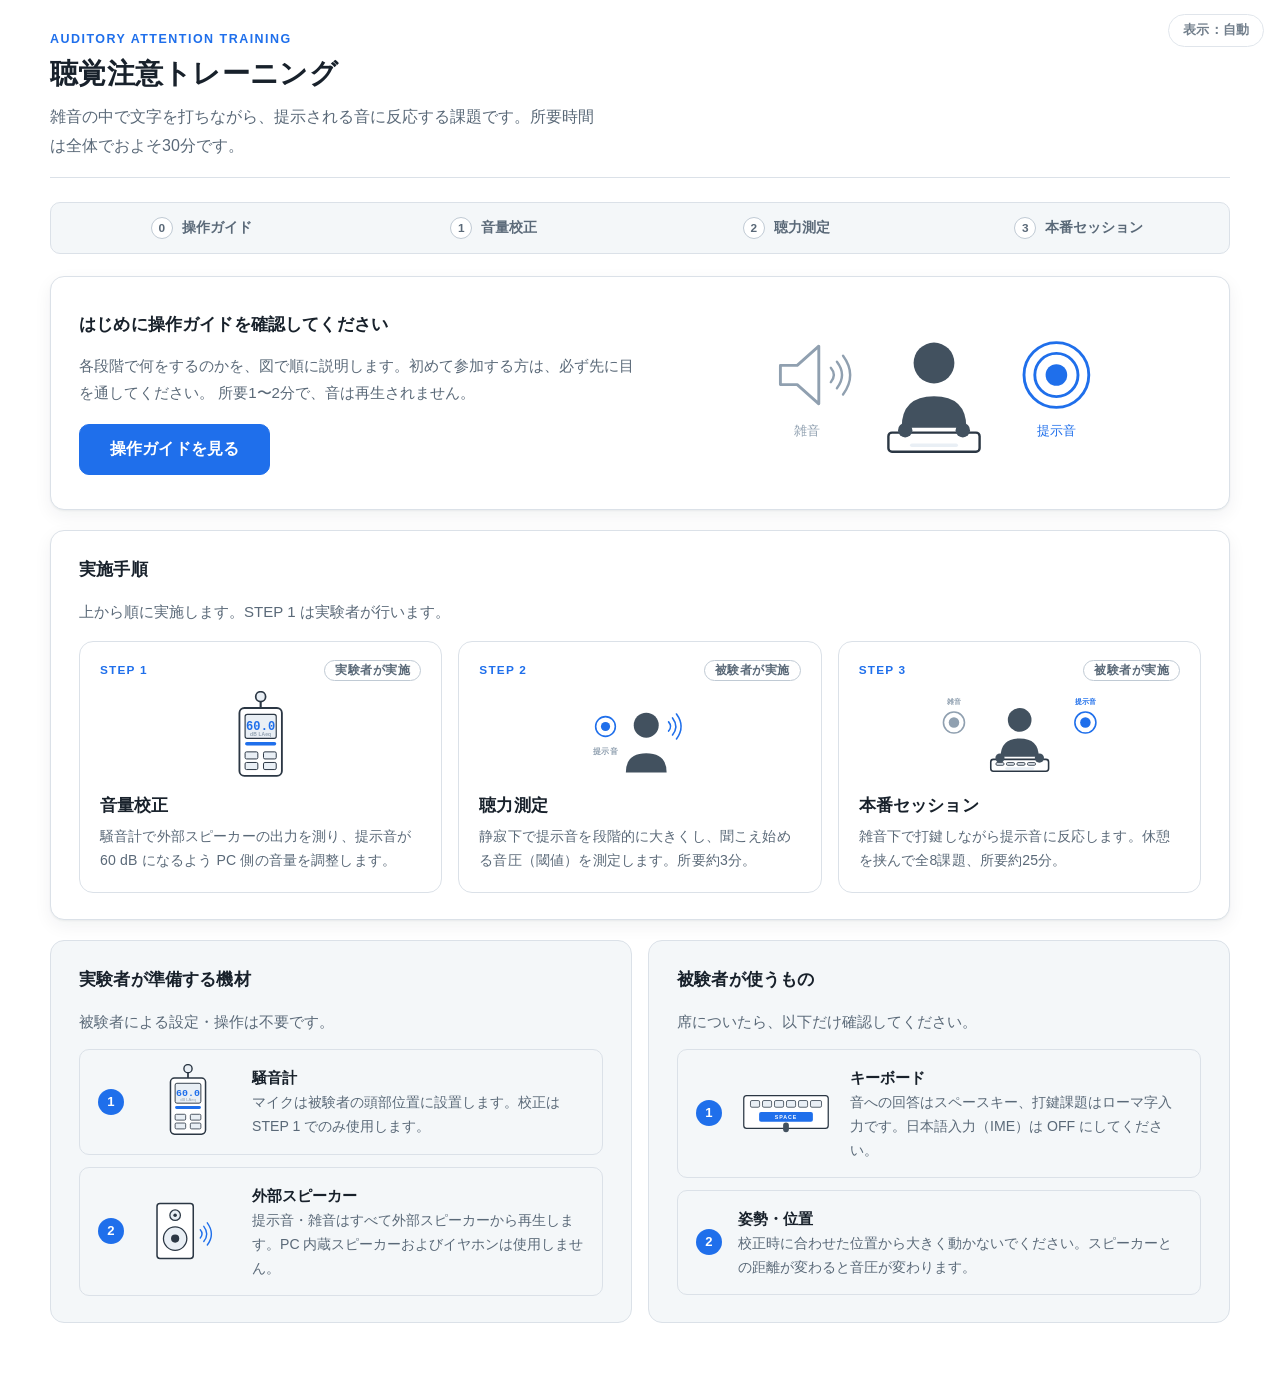
==== commit fe65ce49: "refactor(ui): 配色と文言を実験用途向けに整理し、横長レイアウトとダークモードに対応 初版は装飾が強く、被験者向けとしては砕けすぎていた。構成は そのままに、見た目と用語を実験記録に耐える" ====
--- a/index.html
+++ b/index.html
@@ -4,76 +4,95 @@
     <meta charset="UTF-8">
     <meta name="viewport" content="width=device-width, initial-scale=1">
     <title>聴覚注意トレーニング</title>
-    <link rel="preconnect" href="https://fonts.googleapis.com">
-    <link rel="preconnect" href="https://fonts.gstatic.com" crossorigin>
-    <link href="https://fonts.googleapis.com/css2?family=M+PLUS+Rounded+1c:wght@500;700;800&display=swap" rel="stylesheet">
+    <script>try { var t = localStorage.getItem('webaudiomix_theme'); if (t && t !== 'auto') document.documentElement.dataset.theme = t; } catch (e) {}</script>
     <link rel="stylesheet" href="css/style.css">
 </head>
 <body>
     <div class="container">
         <header>
-            <div class="art-stage art-float" data-art="hero" style="max-width:260px;margin:0 auto;"></div>
+            <p class="eyebrow">Auditory attention training</p>
             <h1>聴覚注意トレーニング</h1>
-            <p class="lead">音を聞きながら文字を打つ練習です。<br>上から順番に進めば大丈夫です。</p>
+            <p class="lead">雑音の中で文字を打ちながら、提示される音に反応する課題です。所要時間は全体でおよそ30分です。</p>
         </header>
 
         <div id="stepper" class="stepper" data-current="home"></div>
 
         <div class="panel">
-            <h3>はじめての方は、まずこちら</h3>
-            <div class="art-stage" data-art="screenGuide" style="max-width:300px;margin:0 auto;"></div>
-            <p class="instruction">30秒ほどのアニメーションで、やることを全部お見せします。</p>
-            <button onclick="location.href='howto.html'" class="btn-primary btn-big">▶ やり方をみる</button>
+            <div class="split">
+                <div>
+                    <h3>はじめに操作ガイドを確認してください</h3>
+                    <p class="instruction">
+                        各段階で何をするのかを、図で順に説明します。初めて参加する方は、必ず先に目を通してください。
+                        所要1〜2分で、音は再生されません。
+                    </p>
+                    <div class="btn-row" style="margin-top:18px;">
+                        <button onclick="location.href='howto.html'" class="btn-primary btn-big">操作ガイドを見る</button>
+                    </div>
+                </div>
+                <div class="art-stage"><span style="width:100%;max-width:360px" data-art="overview"></span></div>
+            </div>
         </div>
 
         <div class="panel">
-            <h3>進める順番</h3>
-            <p class="instruction">上の「やり方」を見たら、1 → 2 → 3 の順に押してください。</p>
+            <h3>実施手順</h3>
+            <p class="instruction" style="margin-bottom:16px;">上から順に実施します。STEP 1 は実験者が行います。</p>
             <div class="menu-grid">
                 <button class="menu-card" onclick="location.href='calibrate.html'">
-                    <span class="menu-art" data-art="phoneMeter"></span>
-                    <span class="menu-step">STEP 1</span>
-                    <span class="menu-name">音量を合わせる</span>
-                    <span class="menu-desc">スマホの騒音計アプリで、パソコンの音を 60dB にそろえます。</span>
-                    <span class="menu-time" data-done="calibrate">約3分</span>
+                    <span class="menu-head"><span class="menu-step">STEP 1</span><span class="tag" data-done="calibrate">実験者が実施</span></span>
+                    <span class="menu-art" data-art="soundMeter"></span>
+                    <span class="menu-name">音量校正</span>
+                    <span class="menu-desc">騒音計で外部スピーカーの出力を測り、提示音が 60 dB になるよう PC 側の音量を調整します。</span>
                 </button>
                 <button class="menu-card" onclick="location.href='measure.html'">
+                    <span class="menu-head"><span class="menu-step">STEP 2</span><span class="tag" data-done="measure">被験者が実施</span></span>
                     <span class="menu-art" data-art="listening"></span>
-                    <span class="menu-step">STEP 2</span>
-                    <span class="menu-name">聞こえ方をはかる</span>
-                    <span class="menu-desc">静かな部屋で、あなたにギリギリ聞こえる音の大きさを調べます。</span>
-                    <span class="menu-time" data-done="measure">約3分</span>
+                    <span class="menu-name">聴力測定</span>
+                    <span class="menu-desc">静寂下で提示音を段階的に大きくし、聞こえ始める音圧（閾値）を測定します。所要約3分。</span>
                 </button>
                 <button class="menu-card" onclick="location.href='game.html'">
+                    <span class="menu-head"><span class="menu-step">STEP 3</span><span class="tag" data-done="game">被験者が実施</span></span>
                     <span class="menu-art" data-art="dual"></span>
-                    <span class="menu-step">STEP 3</span>
                     <span class="menu-name">本番セッション</span>
-                    <span class="menu-desc">雑音の中で文字を打ちながら、音が鳴ったらスペースキー。</span>
-                    <span class="menu-time" data-done="game">約25分</span>
+                    <span class="menu-desc">雑音下で打鍵しながら提示音に反応します。休憩を挟んで全8課題、所要約25分。</span>
                 </button>
             </div>
         </div>
 
-        <div class="panel flat">
-            <h3>用意するもの</h3>
-            <div class="how-list">
-                <div class="how-item">
-                    <span class="how-num">1</span>
-                    <span class="how-art" data-art="phoneMeter"></span>
-                    <span class="how-text"><b>騒音計アプリを入れたスマートフォン</b>
-                        <span class="small">STEP 1 の音量合わせだけで使います。</span></span>
+        <div class="cols-2">
+            <div class="panel flat">
+                <h3>実験者が準備する機材</h3>
+                <p class="instruction" style="margin-bottom:14px;">被験者による設定・操作は不要です。</p>
+                <div class="how-list">
+                    <div class="how-item">
+                        <span class="how-num">1</span>
+                        <span class="how-art" data-art="soundMeter"></span>
+                        <span class="how-text"><b>騒音計</b>
+                            <span class="small">マイクは被験者の頭部位置に設置します。校正は STEP 1 でのみ使用します。</span></span>
+                    </div>
+                    <div class="how-item">
+                        <span class="how-num">2</span>
+                        <span class="how-art" data-art="extSpeaker"></span>
+                        <span class="how-text"><b>外部スピーカー</b>
+                            <span class="small">提示音・雑音はすべて外部スピーカーから再生します。PC 内蔵スピーカーおよびイヤホンは使用しません。</span></span>
+                    </div>
                 </div>
-                <div class="how-item">
-                    <span class="how-num">2</span>
-                    <span class="how-art" data-art="speaker"></span>
-                    <span class="how-text"><b>パソコンのスピーカー</b>
-                        <span class="small">イヤホンではなく、スピーカーから音を出してください。</span></span>
-                </div>
-                <div class="how-item">
-                    <span class="how-num">3</span>
-                    <span class="how-art" data-art="typing"></span>
-                    <span class="how-text"><b>キーボード</b>
-                        <span class="small">ローマ字入力で打ちます。日本語入力は OFF のままで大丈夫です。</span></span>
+            </div>
+
+            <div class="panel flat">
+                <h3>被験者が使うもの</h3>
+                <p class="instruction" style="margin-bottom:14px;">席についたら、以下だけ確認してください。</p>
+                <div class="how-list">
+                    <div class="how-item">
+                        <span class="how-num">1</span>
+                        <span class="how-art" data-art="spacebar"></span>
+                        <span class="how-text"><b>キーボード</b>
+                            <span class="small">音への回答はスペースキー、打鍵課題はローマ字入力です。日本語入力（IME）は OFF にしてください。</span></span>
+                    </div>
+                    <div class="how-item no-art">
+                        <span class="how-num">2</span>
+                        <span class="how-text"><b>姿勢・位置</b>
+                            <span class="small">校正時に合わせた位置から大きく動かないでください。スピーカーとの距離が変わると音圧が変わります。</span></span>
+                    </div>
                 </div>
             </div>
         </div>
@@ -81,11 +100,11 @@
 
     <script src="js/ui.js"></script>
     <script>
-        // 終わった段階には「すみました」と出す。
+        // 済んだ段階は印を変える。
         document.querySelectorAll('[data-done]').forEach((el) => {
             if (!UI.isDone(el.dataset.done)) return;
-            el.textContent = '✓ すみました';
-            el.className = 'menu-done';
+            el.textContent = '完了';
+            el.className = 'tag ok';
         });
     </script>
 </body>
--- a/css/style.css
+++ b/css/style.css
@@ -1,52 +1,118 @@
 /* ==========================================
    style.css
-   白背景・イラスト中心の「説明ムービー」風テーマ。
-   初めての被験者が読まずに分かることを優先する。
+   実験用の落ち着いた配色と、PC（横長）前提のレイアウト。
+   図は読まずに分かるために使い、装飾のための動きは入れない。
+   ライト／ダークは配色変数だけで切り替える。
    ========================================== */
 
 :root {
-    --blue: #00a0e9;
-    --blue-dark: #0b7cb5;
-    --blue-pale: #e8f6fe;
-    --ink: #2b3a46;
-    --sub: #6b8296;
-    --line: #d9e6ef;
-    --panel: #ffffff;
-    --tint: #f4fafd;
-    --yellow: #ffc93c;
-    --yellow-pale: #fff6dd;
-    --green: #35c47a;
-    --green-pale: #e5f8ee;
-    --red: #ff6b6b;
-    --red-pale: #ffecec;
-    --radius: 22px;
-    --shadow: 0 10px 24px rgba(23, 86, 120, 0.10);
-    --shadow-lift: 0 16px 32px rgba(23, 86, 120, 0.18);
+    color-scheme: light;
+
+    --bg: #ffffff;
+    --surface: #ffffff;
+    --surface-2: #f4f7f9;
+    --line: #dbe1e8;
+    --line-strong: #c0cad4;
+    --ink: #18212b;
+    --sub: #5a6978;
+    --accent: #1f6feb;
+    --accent-ink: #ffffff;
+    --accent-soft: #eaf2fe;
+    --ok: #1d8349;
+    --ok-soft: #e9f5ee;
+    --warn: #8a6300;
+    --warn-soft: #fbf3e2;
+    --err: #be3a3a;
+    --err-soft: #fbeded;
+
+    /* 図版の色。SVG から var() で参照する。 */
+    --art-line: #2b3744;
+    --art-fill: #ffffff;
+    --art-soft: #e9eff5;
+    --art-accent: #1f6feb;
+    --art-muted: #90a0b0;
+    --art-figure: #42515f;
+
+    --radius: 10px;
+    --radius-lg: 14px;
+    --shadow: 0 1px 2px rgba(16, 32, 48, 0.05), 0 6px 18px rgba(16, 32, 48, 0.06);
+}
+
+/* OS がダークのとき（明示的にライトを選んでいなければ） */
+@media (prefers-color-scheme: dark) {
+    :root:not([data-theme="light"]) {
+        color-scheme: dark;
+        --bg: #0f141a;
+        --surface: #161d26;
+        --surface-2: #1b232d;
+        --line: #2a3542;
+        --line-strong: #3c4a59;
+        --ink: #e3eaf2;
+        --sub: #9aa8b6;
+        --accent: #539bff;
+        --accent-ink: #0a1017;
+        --accent-soft: #172637;
+        --ok: #58c184;
+        --ok-soft: #152a1f;
+        --warn: #d9ae60;
+        --warn-soft: #2a2416;
+        --err: #f77d7d;
+        --err-soft: #2d1a1a;
+        --art-line: #c2cfdb;
+        --art-fill: #1b232d;
+        --art-soft: #233040;
+        --art-accent: #539bff;
+        --art-muted: #6e8194;
+        --art-figure: #aabccb;
+        --shadow: 0 1px 2px rgba(0, 0, 0, 0.4), 0 8px 24px rgba(0, 0, 0, 0.3);
+    }
+}
+
+/* 手動でダークを選んだとき */
+:root[data-theme="dark"] {
+    color-scheme: dark;
+    --bg: #0f141a;
+    --surface: #161d26;
+    --surface-2: #1b232d;
+    --line: #2a3542;
+    --line-strong: #3c4a59;
+    --ink: #e3eaf2;
+    --sub: #9aa8b6;
+    --accent: #539bff;
+    --accent-ink: #0a1017;
+    --accent-soft: #172637;
+    --ok: #58c184;
+    --ok-soft: #152a1f;
+    --warn: #d9ae60;
+    --warn-soft: #2a2416;
+    --err: #f77d7d;
+    --err-soft: #2d1a1a;
+    --art-line: #c2cfdb;
+    --art-fill: #1b232d;
+    --art-soft: #233040;
+    --art-accent: #539bff;
+    --art-muted: #6e8194;
+    --art-figure: #aabccb;
+    --shadow: 0 1px 2px rgba(0, 0, 0, 0.4), 0 8px 24px rgba(0, 0, 0, 0.3);
 }
 
 * { box-sizing: border-box; }
 
-html { -webkit-text-size-adjust: 100%; }
-
 body {
-    font-family: "M PLUS Rounded 1c", "Hiragino Maru Gothic ProN", "Hiragino Sans",
-                 "Yu Gothic UI", "Yu Gothic", "Meiryo", sans-serif;
-    background-color: #ffffff;
-    /* うすい水色の空気感。白背景のままだとカードの輪郭が消える。 */
-    background-image:
-        radial-gradient(900px 420px at 12% -8%, #eaf7fe 0%, rgba(255,255,255,0) 70%),
-        radial-gradient(760px 420px at 92% 4%, #f1fbff 0%, rgba(255,255,255,0) 72%);
-    background-repeat: no-repeat;
+    font-family: "Helvetica Neue", Arial, "Hiragino Sans", "Hiragino Kaku Gothic ProN",
+                 "Yu Gothic", "Meiryo", sans-serif;
+    background: var(--bg);
     color: var(--ink);
-    text-align: center;
-    font-size: 17px;
-    line-height: 1.85;
+    font-size: 16px;
+    line-height: 1.8;
+    text-align: left;
     margin: 0;
-    padding: 28px 20px 64px;
+    padding: 28px 32px 56px;
+    -webkit-font-smoothing: antialiased;
 }
 
 .container {
-    max-width: 880px;
+    max-width: 1180px;
     margin: 0 auto;
 }
 
@@ -54,575 +120,486 @@
    見出し
    ========================================== */
 header {
-    margin-bottom: 22px;
-    padding-bottom: 0;
-    border-bottom: none;
+    margin-bottom: 24px;
+    padding-bottom: 16px;
+    border-bottom: 1px solid var(--line);
 }
 
 h1, h2, h3 {
-    letter-spacing: 0.02em;
-    line-height: 1.5;
-    margin: 0 0 10px;
-}
-
-h1 { font-size: 2.1em; }
-h2 { font-size: 1.6em; }
-h3 { font-size: 1.28em; }
-
-.page-title {
-    display: inline-flex;
-    align-items: center;
-    gap: 14px;
-    justify-content: center;
-}
-
-.page-title svg { flex: none; }
+    margin: 0 0 8px;
+    line-height: 1.45;
+    letter-spacing: 0.01em;
+    font-weight: 700;
+}
+h1 { font-size: 1.75rem; }
+h2 { font-size: 1.4rem; }
+h3 { font-size: 1.08rem; }
+
+.eyebrow {
+    margin: 0 0 4px;
+    color: var(--accent);
+    font-size: 0.78rem;
+    font-weight: 700;
+    letter-spacing: 0.12em;
+    text-transform: uppercase;
+}
 
 .lead {
     color: var(--sub);
-    margin: 0 auto;
-    max-width: 30em;
-}
-
-/* ==========================================
-   パネル（カード）
+    margin: 0;
+    max-width: 62ch;
+}
+
+/* ==========================================
+   パネル
    ========================================== */
 .panel {
-    background: var(--panel);
-    border: 2px solid var(--line);
-    padding: 30px 28px;
-    border-radius: var(--radius);
+    background: var(--surface);
+    border: 1px solid var(--line);
+    border-radius: var(--radius-lg);
+    padding: 26px 28px;
+    margin-bottom: 20px;
     box-shadow: var(--shadow);
-    margin-bottom: 22px;
-    animation: panel-in 0.42s cubic-bezier(0.22, 1.2, 0.4, 1) both;
-}
-
-@keyframes panel-in {
-    from { opacity: 0; transform: translateY(14px) scale(0.985); }
-    to   { opacity: 1; transform: none; }
-}
-
-.panel.flat {
-    background: var(--tint);
-    box-shadow: none;
-}
+}
+.panel.flat { background: var(--surface-2); box-shadow: none; }
+.panel > h3:first-child { margin-top: 0; }
 
 .hidden { display: none !important; }
 
-.instruction {
-    color: var(--sub);
-    font-size: 0.97em;
-}
-
-strong { color: var(--blue-dark); }
-
-/* ==========================================
-   ボタン（Wii のメニュー風のふくらんだ丸ボタン）
+.instruction { color: var(--sub); font-size: 0.94rem; }
+.center { text-align: center; }
+
+.note {
+    border-left: 3px solid var(--accent);
+    background: var(--accent-soft);
+    color: var(--ink);
+    padding: 12px 16px;
+    border-radius: 0 var(--radius) var(--radius) 0;
+    font-size: 0.94rem;
+    margin: 16px 0 0;
+}
+.note b { color: var(--accent); }
+
+.tag {
+    display: inline-block;
+    border: 1px solid var(--line-strong);
+    color: var(--sub);
+    border-radius: 999px;
+    padding: 1px 10px;
+    font-size: 0.76rem;
+    font-weight: 700;
+    letter-spacing: 0.04em;
+    white-space: nowrap;
+}
+.tag.accent { border-color: var(--accent); color: var(--accent); background: var(--accent-soft); }
+.tag.ok { border-color: var(--ok); color: var(--ok); background: var(--ok-soft); }
+
+/* ==========================================
+   横長レイアウト用のグリッド
+   ========================================== */
+.split {
+    display: grid;
+    gap: 28px;
+    align-items: center;
+    grid-template-columns: 1fr;
+}
+.cols-2, .cols-3, .cols-4 { display: grid; gap: 16px; grid-template-columns: 1fr; }
+
+@media (min-width: 900px) {
+    .split { grid-template-columns: minmax(0, 1.05fr) minmax(0, 1fr); }
+    .split.narrow-art { grid-template-columns: minmax(0, 300px) minmax(0, 1fr); }
+    .split.wide-left { grid-template-columns: minmax(0, 1.6fr) minmax(0, 1fr); }
+    .cols-2 { grid-template-columns: repeat(2, minmax(0, 1fr)); }
+    .cols-3 { grid-template-columns: repeat(3, minmax(0, 1fr)); }
+    .cols-4 { grid-template-columns: repeat(4, minmax(0, 1fr)); }
+}
+
+/* ==========================================
+   ボタン
    ========================================== */
 button {
     font-family: inherit;
-    padding: 15px 30px;
-    font-size: 1.02em;
-    border-radius: 999px;
-    border: 2px solid var(--line);
-    background: linear-gradient(#ffffff, #eef5fa);
-    color: var(--blue-dark);
+    font-size: 0.95rem;
+    font-weight: 600;
+    padding: 11px 22px;
+    border-radius: var(--radius);
+    border: 1px solid var(--line-strong);
+    background: var(--surface);
+    color: var(--ink);
     cursor: pointer;
-    font-weight: 700;
-    letter-spacing: 0.02em;
-    transition: transform 0.16s cubic-bezier(0.22, 1.2, 0.4, 1), box-shadow 0.16s, background 0.16s, border-color 0.16s;
-    margin: 8px;
-    box-shadow: 0 5px 0 rgba(23, 86, 120, 0.10), var(--shadow);
-}
-button:hover {
-    transform: translateY(-3px);
-    box-shadow: 0 8px 0 rgba(23, 86, 120, 0.10), var(--shadow-lift);
-}
-button:active { transform: translateY(2px); box-shadow: 0 2px 0 rgba(23, 86, 120, 0.10); }
-button:focus-visible {
-    outline: 4px solid var(--yellow);
-    outline-offset: 3px;
-}
+    letter-spacing: 0.01em;
+    transition: background 0.15s, border-color 0.15s, color 0.15s;
+}
+button:hover { background: var(--surface-2); border-color: var(--sub); }
+button:focus-visible { outline: 2px solid var(--accent); outline-offset: 2px; }
 
 .btn-primary {
-    background: linear-gradient(#36bdf7, var(--blue));
-    border-color: #0b8fd0;
-    color: #ffffff;
-    box-shadow: 0 5px 0 #0b7cb5, 0 12px 22px rgba(0, 140, 205, 0.32);
-}
-.btn-primary:hover {
-    background: linear-gradient(#52c9fa, #0aaaf0);
-    box-shadow: 0 8px 0 #0b7cb5, 0 18px 30px rgba(0, 140, 205, 0.36);
-}
-.btn-primary:active { box-shadow: 0 2px 0 #0b7cb5; }
+    background: var(--accent);
+    border-color: var(--accent);
+    color: var(--accent-ink);
+}
+.btn-primary:hover { filter: brightness(1.08); background: var(--accent); border-color: var(--accent); }
 .btn-primary:disabled {
-    background: linear-gradient(#f3f7fa, #e6edf2);
+    background: var(--surface-2);
     border-color: var(--line);
-    color: #a9bccb;
-    box-shadow: 0 5px 0 rgba(23, 86, 120, 0.06);
+    color: var(--sub);
     cursor: not-allowed;
-    transform: none;
-}
-
-.btn-secondary { background: linear-gradient(#ffffff, #eef5fa); color: var(--blue-dark); }
-
-.btn-danger {
-    background: linear-gradient(#ffffff, #fff1f1);
-    border-color: #f6c9c9;
-    color: #d84a4a;
-    box-shadow: 0 5px 0 rgba(216, 74, 74, 0.14), var(--shadow);
-}
-.btn-danger:hover { background: linear-gradient(#fffafa, #ffe3e3); }
-
-.btn-block {
-    display: block;
-    width: 100%;
-    margin-left: 0;
-    margin-right: 0;
-}
-
-.btn-big { font-size: 1.18em; padding: 19px 44px; }
-
-.btn-row {
-    display: flex;
-    gap: 14px;
+    filter: none;
+}
+.btn-secondary { background: var(--surface); color: var(--ink); }
+.btn-danger { color: var(--err); border-color: var(--line-strong); background: var(--surface); }
+.btn-danger:hover { background: var(--err-soft); border-color: var(--err); }
+.btn-block { display: block; width: 100%; }
+.btn-big { font-size: 1rem; padding: 14px 30px; }
+
+.btn-row { display: flex; gap: 12px; flex-wrap: wrap; align-items: center; }
+.btn-row.end { justify-content: flex-end; }
+.btn-row.center { justify-content: center; }
+
+/* ==========================================
+   進行バー（画面をまたぐ段階表示）
+   ========================================== */
+.stepper {
+    display: flex;
+    align-items: center;
+    gap: 0;
+    margin: 0 0 22px;
+    border: 1px solid var(--line);
+    border-radius: var(--radius);
+    background: var(--surface-2);
+    padding: 4px;
+    overflow: hidden;
+}
+.stepper-item {
+    flex: 1 1 0;
+    display: flex;
+    align-items: center;
     justify-content: center;
-    flex-wrap: wrap;
-}
-
-/* ==========================================
-   進行バー（いま何番目か）
-   ========================================== */
-.stepper {
-    display: flex;
-    align-items: flex-start;
-    justify-content: center;
-    gap: 6px;
-    margin: 0 auto 26px;
-    max-width: 680px;
-}
-.stepper-item {
-    display: flex;
-    flex-direction: column;
-    align-items: center;
-    gap: 7px;
-    width: 120px;
-    color: var(--sub);
-    font-size: 0.84em;
-    line-height: 1.4;
+    gap: 9px;
+    padding: 9px 10px;
+    border-radius: 7px;
+    color: var(--sub);
+    font-size: 0.86rem;
+    font-weight: 600;
     text-decoration: none;
-}
+    white-space: nowrap;
+    transition: background 0.15s, color 0.15s;
+}
+.stepper-item:hover { background: var(--surface); color: var(--ink); }
 .stepper-dot {
-    width: 46px;
-    height: 46px;
+    width: 22px;
+    height: 22px;
+    flex: none;
     border-radius: 50%;
-    border: 3px solid var(--line);
-    background: #ffffff;
+    border: 1px solid var(--line-strong);
     display: grid;
     place-items: center;
-    font-weight: 800;
-    font-size: 1.02rem;
-    color: #a9bccb;
-    transition: 0.25s;
-}
-.stepper-item.done .stepper-dot {
-    border-color: var(--green);
-    background: var(--green);
-    color: #ffffff;
-}
-.stepper-item.done { color: var(--green); }
+    font-size: 0.74rem;
+    font-weight: 700;
+    color: var(--sub);
+    background: var(--surface);
+}
+.stepper-item.done { color: var(--ok); }
+.stepper-item.done .stepper-dot { border-color: var(--ok); color: var(--ok); background: var(--ok-soft); }
+.stepper-item.current {
+    background: var(--surface);
+    color: var(--ink);
+    box-shadow: inset 0 0 0 1px var(--line);
+}
 .stepper-item.current .stepper-dot {
-    border-color: var(--blue);
-    background: var(--blue);
-    color: #ffffff;
-    box-shadow: 0 0 0 6px var(--blue-pale);
-    animation: dot-pulse 1.8s ease-in-out infinite;
-}
-.stepper-item.current { color: var(--blue-dark); font-weight: 700; }
-.stepper-line {
-    flex: 1;
-    height: 3px;
-    border-radius: 2px;
-    background: var(--line);
-    margin-top: 22px;
-    min-width: 12px;
-}
-.stepper-line.done { background: var(--green); }
-
-@keyframes dot-pulse {
-    0%, 100% { box-shadow: 0 0 0 6px var(--blue-pale); }
-    50%      { box-shadow: 0 0 0 12px rgba(0, 160, 233, 0.12); }
-}
-
-/* ==========================================
-   説明カード（番号つき・イラスト入り）
-   ========================================== */
-.how-list {
-    display: grid;
-    gap: 16px;
-    margin: 24px 0;
-    text-align: left;
-}
+    background: var(--accent);
+    border-color: var(--accent);
+    color: var(--accent-ink);
+}
+.stepper-line { display: none; }
+
+/* 配色切り替えボタン */
+.theme-toggle {
+    position: fixed;
+    top: 14px;
+    right: 16px;
+    z-index: 200;
+    padding: 7px 14px;
+    font-size: 0.8rem;
+    font-weight: 600;
+    border-radius: 999px;
+    color: var(--sub);
+    background: var(--surface);
+    border: 1px solid var(--line);
+    opacity: 0.85;
+}
+.theme-toggle:hover { opacity: 1; }
+
+/* ==========================================
+   手順リスト
+   ========================================== */
+.how-list { display: grid; gap: 12px; }
 .how-item {
     display: grid;
-    grid-template-columns: 44px 112px 1fr;
+    grid-template-columns: 26px 96px 1fr;
     align-items: center;
     gap: 16px;
-    background: var(--tint);
-    border: 2px solid var(--line);
-    border-radius: 18px;
+    background: var(--surface-2);
+    border: 1px solid var(--line);
+    border-radius: var(--radius);
     padding: 14px 18px;
-    animation: panel-in 0.5s cubic-bezier(0.22, 1.2, 0.4, 1) both;
-}
-.how-item:nth-child(2) { animation-delay: 0.08s; }
-.how-item:nth-child(3) { animation-delay: 0.16s; }
-.how-item:nth-child(4) { animation-delay: 0.24s; }
+}
+.how-item.no-art { grid-template-columns: 26px 1fr; }
 .how-num {
-    width: 44px;
-    height: 44px;
+    width: 26px;
+    height: 26px;
     border-radius: 50%;
-    background: var(--blue);
-    color: #fff;
-    font-weight: 800;
+    background: var(--accent);
+    color: var(--accent-ink);
+    font-weight: 700;
+    font-size: 0.82rem;
     display: grid;
     place-items: center;
-    font-size: 1.1rem;
-    box-shadow: 0 4px 0 #0b7cb5;
-}
-.how-art {
-    width: 112px;
-    height: 92px;
-    display: grid;
-    place-items: center;
-}
+}
+.how-art { width: 96px; height: 76px; display: grid; place-items: center; }
 .how-art svg { width: 100%; height: 100%; }
-.how-text { font-size: 0.99em; }
-.how-text b { color: var(--blue-dark); }
-.how-text .small { display: block; color: var(--sub); font-size: 0.88em; }
-
-/* ==========================================
-   大きなイラスト置き場
+.how-text { font-size: 0.95rem; }
+.how-text b { font-weight: 700; }
+.how-text .small { display: block; color: var(--sub); font-size: 0.88rem; line-height: 1.7; }
+
+/* 4つ横並びのカード型 */
+.how-list.cards { gap: 14px; }
+.how-list.cards .how-item {
+    display: flex;
+    flex-direction: column;
+    align-items: flex-start;
+    gap: 10px;
+    padding: 16px;
+}
+.how-list.cards .how-art { width: 100%; height: 88px; }
+
+/* ==========================================
+   図版
    ========================================== */
 .art-stage {
     display: flex;
     align-items: center;
     justify-content: center;
-    gap: 14px;
+    gap: 16px;
     flex-wrap: wrap;
-    padding: 6px 0 2px;
 }
 .art-stage > span { display: block; }
-.art-stage svg { max-width: 100%; height: auto; }
-.art-float { animation: float 3.6s ease-in-out infinite; }
-
-@keyframes float {
-    0%, 100% { transform: translateY(0); }
-    50%      { transform: translateY(-7px); }
-}
-
-/* ==========================================
-   メニュー（ホームの大きな選択カード）
-   ========================================== */
-.menu-grid {
-    display: grid;
-    grid-template-columns: repeat(auto-fit, minmax(230px, 1fr));
-    gap: 18px;
-    margin-top: 6px;
-}
+.art-stage svg { max-width: 100%; height: auto; display: block; }
+.art-arrow {
+    color: var(--art-muted);
+    font-size: 1.3rem;
+    line-height: 1;
+    flex: none;
+}
+
+/* ==========================================
+   ホームのメニュー
+   ========================================== */
+.menu-grid { display: grid; gap: 16px; grid-template-columns: 1fr; }
+@media (min-width: 900px) { .menu-grid { grid-template-columns: repeat(3, minmax(0, 1fr)); } }
+
 .menu-card {
-    appearance: none;
-    margin: 0;
-    padding: 22px 18px 20px;
-    border-radius: 20px;
-    border: 2px solid var(--line);
-    background: #ffffff;
-    box-shadow: 0 6px 0 rgba(23, 86, 120, 0.08), var(--shadow);
     display: flex;
     flex-direction: column;
-    align-items: center;
+    align-items: stretch;
     gap: 8px;
+    text-align: left;
+    padding: 18px 20px 20px;
+    border-radius: var(--radius-lg);
+    border: 1px solid var(--line);
+    background: var(--surface);
+}
+.menu-card:hover { border-color: var(--accent); background: var(--surface); }
+.menu-card .menu-head { display: flex; align-items: center; justify-content: space-between; gap: 10px; }
+.menu-card .menu-step { color: var(--accent); font-size: 0.74rem; font-weight: 700; letter-spacing: 0.1em; }
+.menu-card .menu-art { height: 92px; margin: 2px 0 4px; }
+.menu-card .menu-art svg { width: 100%; height: 100%; }
+.menu-card .menu-name { font-size: 1.04rem; font-weight: 700; }
+.menu-card .menu-desc { color: var(--sub); font-size: 0.88rem; font-weight: 400; line-height: 1.7; }
+
+/* ==========================================
+   状態表示
+   ========================================== */
+.status-box {
+    background: var(--surface-2);
+    color: var(--ink);
+    border: 1px solid var(--line);
+    border-radius: var(--radius);
+    padding: 14px 18px;
+    margin: 16px 0;
+    font-size: 1rem;
+    font-weight: 600;
     text-align: center;
-    color: var(--ink);
-}
-.menu-card:hover { border-color: var(--blue); }
-.menu-card .menu-art { width: 128px; height: 104px; }
-.menu-card .menu-art svg { width: 100%; height: 100%; }
-.menu-card .menu-step {
-    color: var(--blue);
-    font-size: 0.82em;
-    font-weight: 800;
-    letter-spacing: 0.08em;
-}
-.menu-card .menu-name { font-size: 1.12em; font-weight: 800; }
-.menu-card .menu-desc { color: var(--sub); font-size: 0.88em; font-weight: 500; line-height: 1.6; }
-.menu-card .menu-time {
-    color: var(--blue-dark);
-    background: var(--blue-pale);
-    border-radius: 999px;
-    padding: 2px 12px;
-    font-size: 0.8em;
-}
-.menu-card .menu-done {
-    color: var(--green);
-    background: var(--green-pale);
-    border-radius: 999px;
-    padding: 2px 12px;
-    font-size: 0.8em;
-}
-
-/* ==========================================
-   吹き出し（キャラのセリフ・状態表示）
-   ========================================== */
-.bubble {
-    position: relative;
-    display: inline-block;
-    background: var(--yellow-pale);
-    border: 2px solid #f3dca2;
-    color: #8a6500;
-    border-radius: 18px;
-    padding: 14px 22px;
-    font-weight: 700;
-    max-width: 34em;
-}
-.bubble::after {
-    content: "";
-    position: absolute;
-    left: 50%;
-    bottom: -11px;
-    transform: translateX(-50%);
-    border-left: 11px solid transparent;
-    border-right: 11px solid transparent;
-    border-top: 11px solid var(--yellow-pale);
-}
-
-/* ==========================================
-   状態表示（測定・校正）
-   ========================================== */
-.status-box {
-    background: var(--tint);
-    color: var(--ink);
-    padding: 18px 20px;
-    margin: 20px 0;
-    border-radius: 16px;
-    border: 2px solid var(--line);
-    font-size: 1.12em;
-    font-weight: 700;
-    transition: 0.25s;
-}
-.status-box.is-playing {
-    background: var(--yellow-pale);
-    border-color: #f3dca2;
-    color: #8a6500;
-}
-.status-box.is-ok {
-    background: var(--green-pale);
-    border-color: #b6e9cd;
-    color: #1d8a55;
-}
-.status-box.is-error {
-    background: var(--red-pale);
-    border-color: #f8c9c9;
-    color: #c0392b;
-}
-
-/* 読み込み状況 */
+}
+.status-box.is-playing { background: var(--warn-soft); border-color: var(--warn); color: var(--warn); }
+.status-box.is-ok { background: var(--ok-soft); border-color: var(--ok); color: var(--ok); }
+.status-box.is-error { background: var(--err-soft); border-color: var(--err); color: var(--err); }
+
 .load-status {
     display: inline-flex;
     align-items: center;
-    gap: 10px;
-    margin: 0 auto 18px;
-    padding: 10px 20px;
+    gap: 8px;
+    padding: 7px 14px;
     border-radius: 999px;
-    background: var(--tint);
-    border: 2px solid var(--line);
-    color: var(--sub);
-    font-size: 0.92em;
-    font-weight: 700;
-}
-
-/* ==========================================
-   ゲーム中のヘッダー情報
-   ========================================== */
-.game-header {
-    display: flex;
-    justify-content: center;
-    gap: 12px;
-    flex-wrap: wrap;
-    background: transparent;
-    padding: 0;
-    margin-bottom: 18px;
-}
+    background: var(--surface-2);
+    border: 1px solid var(--line);
+    color: var(--sub);
+    font-size: 0.86rem;
+    font-weight: 600;
+}
+
+/* ==========================================
+   セッション中のヘッダー情報
+   ========================================== */
+.game-header { display: grid; gap: 12px; grid-template-columns: repeat(3, minmax(0, 1fr)); margin-bottom: 14px; }
 .stat-box {
     display: flex;
     flex-direction: column;
-    align-items: center;
-    gap: 2px;
-    min-width: 150px;
-    background: var(--tint);
-    border: 2px solid var(--line);
-    border-radius: 16px;
+    gap: 1px;
+    background: var(--surface-2);
+    border: 1px solid var(--line);
+    border-radius: var(--radius);
     padding: 10px 16px;
 }
-.stat-box .icon { height: 26px; }
-.stat-box .label { font-size: 0.8em; color: var(--sub); font-weight: 700; }
-.stat-box .value { font-size: 1.32em; font-weight: 800; color: var(--blue-dark); font-variant-numeric: tabular-nums; }
-
-/* ==========================================
-   タイピングエリア
+.stat-box .label { font-size: 0.78rem; color: var(--sub); font-weight: 600; letter-spacing: 0.02em; }
+.stat-box .value { font-size: 1.5rem; font-weight: 700; font-variant-numeric: tabular-nums; line-height: 1.35; }
+
+/* ==========================================
+   タイピング
    ========================================== */
 .typing-area {
-    background: #ffffff;
-    padding: 26px 24px 30px;
-    border-radius: 20px;
-    border: 3px solid var(--blue-pale);
-    box-shadow: inset 0 2px 0 #fff, var(--shadow);
-    margin-bottom: 18px;
+    background: var(--surface-2);
+    border: 1px solid var(--line);
+    border-radius: var(--radius-lg);
+    padding: 34px 28px 38px;
+    margin-bottom: 16px;
+    text-align: center;
 }
 .romaji-display {
-    font-family: "SFMono-Regular", "Consolas", "Courier New", monospace;
-    font-size: 34px;
-    font-weight: 700;
+    font-family: "SFMono-Regular", Consolas, "Courier New", monospace;
+    font-size: 40px;
+    font-weight: 600;
     letter-spacing: 2px;
-    min-height: 50px;
+    min-height: 54px;
     word-break: break-all;
 }
 .japanese-display {
     font-size: 26px;
-    color: var(--ink);
-    margin-top: 14px;
-    line-height: 2.6;
+    color: var(--sub);
+    margin-top: 16px;
+    line-height: 2.5;
+}
+.japanese-display ruby { ruby-position: over; }
+.japanese-display rt { font-size: 0.45em; line-height: 1; color: var(--sub); }
+.typed-char { color: var(--sub); opacity: 0.55; }
+.current-char {
+    color: var(--accent-ink);
+    background: var(--accent);
+    border-radius: 4px;
+    padding: 0 4px;
+}
+.untyped-char { color: var(--ink); }
+
+.step-label {
+    margin: 0 0 6px;
+    color: var(--sub);
+    font-size: 0.8rem;
     font-weight: 700;
-}
-.japanese-display ruby { ruby-position: over; }
-.japanese-display rt {
-    font-size: 0.45em;
-    line-height: 1;
-    color: var(--blue);
-    font-weight: 700;
-}
-.typed-char { color: #bcccd8; }
-.current-char {
-    color: #ffffff;
-    background: var(--blue);
-    border-radius: 6px;
-    padding: 0 4px;
-    box-shadow: 0 3px 0 #0b7cb5;
-}
-.untyped-char { color: var(--ink); }
-
-.step-label {
-    margin: 0 0 10px;
-    display: inline-block;
-    color: var(--blue-dark);
-    background: var(--blue-pale);
-    border-radius: 999px;
-    padding: 3px 16px;
-    font-size: 0.86em;
-    font-weight: 800;
-    letter-spacing: 0.04em;
+    letter-spacing: 0.1em;
+    text-transform: uppercase;
 }
 
 /* ==========================================
    休憩
    ========================================== */
 .break-clock {
-    font-size: 3.4em;
-    font-weight: 800;
-    margin: 6px 0 0;
-    color: var(--blue-dark);
+    font-size: 4rem;
+    font-weight: 300;
+    margin: 4px 0;
+    letter-spacing: 0.02em;
     font-variant-numeric: tabular-nums;
 }
 
 /* ==========================================
-   聴覚フィードバック（回答後に出る大きな表示）
+   回答後のフィードバック
    ========================================== */
 #hearingFeedback {
     position: fixed;
-    top: 24px;
+    top: 0;
     left: 50%;
-    transform: translate(-50%, -16px) scale(0.92);
-    padding: 16px 34px;
-    border-radius: 999px;
-    font-weight: 800;
-    font-size: 1.25em;
+    transform: translate(-50%, -8px);
+    padding: 12px 28px;
+    border-radius: 0 0 var(--radius) var(--radius);
+    font-weight: 700;
+    font-size: 1.02rem;
     line-height: 1.5;
+    text-align: center;
     opacity: 0;
     pointer-events: none;
-    transition: opacity 0.22s, transform 0.22s cubic-bezier(0.22, 1.2, 0.4, 1);
-    z-index: 100;
-    border: 3px solid #ffffff;
-    box-shadow: var(--shadow-lift);
-}
-.feedback-visible { opacity: 1 !important; transform: translate(-50%, 0) scale(1) !important; }
-.fb-good { background: var(--green); color: #ffffff; }
-.fb-miss { background: var(--red); color: #ffffff; }
-
-/* ==========================================
-   アニメーション部品（SVG の中で使う）
-   ========================================== */
-.spin { animation: spin 2.4s linear infinite; transform-origin: center; }
+    transition: opacity 0.18s, transform 0.18s;
+    z-index: 150;
+    border: 1px solid;
+}
+.feedback-visible { opacity: 1 !important; transform: translate(-50%, 0) !important; }
+.fb-good { background: var(--ok-soft); border-color: var(--ok); color: var(--ok); }
+.fb-miss { background: var(--err-soft); border-color: var(--err); color: var(--err); }
+
+/* ==========================================
+   図版の動き。控えめにする。
+   ========================================== */
+.spin { animation: spin 3.4s linear infinite; transform-box: fill-box; transform-origin: center; }
 @keyframes spin { to { transform: rotate(360deg); } }
 
-.wave { animation: wave 1.6s ease-out infinite; transform-origin: center; }
-.wave-2 { animation-delay: 0.32s; }
-.wave-3 { animation-delay: 0.64s; }
+.wave { animation: wave 2.4s ease-out infinite; transform-box: fill-box; transform-origin: center; }
+.wave-2 { animation-delay: 0.45s; }
+.wave-3 { animation-delay: 0.9s; }
 @keyframes wave {
-    0%   { opacity: 0;   transform: scale(0.55); }
-    35%  { opacity: 0.95; }
-    100% { opacity: 0;   transform: scale(1.35); }
-}
-
-.blink { animation: blink 1.3s ease-in-out infinite; }
-@keyframes blink { 0%, 100% { opacity: 1; } 50% { opacity: 0.25; } }
-
-.press { animation: press 1.5s ease-in-out infinite; }
+    0%   { opacity: 0;    transform: scale(0.7); }
+    30%  { opacity: 0.85; }
+    100% { opacity: 0;    transform: scale(1.25); }
+}
+
+.blink { animation: blink 2s ease-in-out infinite; }
+@keyframes blink { 0%, 100% { opacity: 1; } 50% { opacity: 0.3; } }
+
+.press { animation: press 2.2s ease-in-out infinite; }
 @keyframes press {
-    0%, 55%, 100% { transform: translateY(0); }
-    68%           { transform: translateY(5px); }
-}
-
-.bob { animation: bob 2.2s ease-in-out infinite; transform-origin: center; }
-@keyframes bob {
-    0%, 100% { transform: translateY(0) rotate(0deg); }
-    50%      { transform: translateY(-5px) rotate(-3deg); }
-}
-
-.needle { animation: needle 3.4s ease-in-out infinite; transform-origin: 60px 64px; }
-@keyframes needle {
-    0%, 100% { transform: rotate(-38deg); }
-    45%, 60% { transform: rotate(6deg); }
-}
-
-.type-hand { animation: type-hand 0.9s ease-in-out infinite; transform-origin: center; }
+    0%, 62%, 100% { transform: translateY(0); }
+    74%           { transform: translateY(3px); }
+}
+
+.type-hand { animation: type-hand 1.1s ease-in-out infinite; }
 @keyframes type-hand {
     0%, 100% { transform: translateY(0); }
-    50%      { transform: translateY(4px); }
-}
-
-.rise { animation: rise 2.6s ease-in-out infinite; }
+    50%      { transform: translateY(2.5px); }
+}
+
+.meter-fill { animation: meter-fill 3.6s ease-in-out infinite; transform-box: fill-box; transform-origin: left center; }
+@keyframes meter-fill {
+    0%       { transform: scaleX(0.25); }
+    45%, 70% { transform: scaleX(1); }
+    100%     { transform: scaleX(0.25); }
+}
+
+.slide-knob { animation: slide-knob 3.6s ease-in-out infinite; }
+@keyframes slide-knob {
+    0%       { transform: translateX(-18px); }
+    45%, 70% { transform: translateX(0); }
+    100%     { transform: translateX(-18px); }
+}
+
+.rise { animation: rise 3.2s ease-in-out infinite; }
+.rise-2 { animation-delay: 1.05s; }
+.rise-3 { animation-delay: 2.1s; }
 @keyframes rise {
-    0%   { opacity: 0; transform: translateY(6px); }
+    0%   { opacity: 0; transform: translateY(4px); }
     25%  { opacity: 1; }
-    100% { opacity: 0; transform: translateY(-16px); }
-}
-.rise-2 { animation-delay: 0.8s; }
-.rise-3 { animation-delay: 1.6s; }
-
-.pop { animation: pop 0.55s cubic-bezier(0.22, 1.4, 0.4, 1) both; }
-@keyframes pop {
-    from { opacity: 0; transform: scale(0.5); }
-    to   { opacity: 1; transform: scale(1); }
-}
-
-.steam { animation: steam 2.8s ease-in-out infinite; }
-.steam-2 { animation-delay: 0.9s; }
-@keyframes steam {
-    0%   { opacity: 0; transform: translateY(4px) scaleX(0.9); }
-    35%  { opacity: 0.8; }
-    100% { opacity: 0; transform: translateY(-14px) scaleX(1.15); }
-}
-
-/* 動きを減らす設定を尊重する */
+    100% { opacity: 0; transform: translateY(-12px); }
+}
+
+.sweep { animation: sweep 6s linear infinite; transform-origin: center; }
+@keyframes sweep { to { transform: rotate(360deg); } }
+
 @media (prefers-reduced-motion: reduce) {
     *, *::before, *::after {
         animation-duration: 0.001s !important;
@@ -632,271 +609,212 @@
 }
 
 /* ==========================================
-   せまい画面
-   ========================================== */
-@media (max-width: 640px) {
-    body { font-size: 16px; padding: 18px 14px 48px; }
-    .panel { padding: 22px 16px; border-radius: 18px; }
-    .how-item { grid-template-columns: 38px 1fr; grid-template-rows: auto auto; }
-    .how-art { display: none; }
-    .stepper-item { width: 78px; font-size: 0.76em; }
-    .romaji-display { font-size: 27px; }
-    .japanese-display { font-size: 22px; }
-    h1 { font-size: 1.6em; }
-}
-
-/* ==========================================
-   やり方ムービー（howto.html）
+   せまい画面（補助）
+   ========================================== */
+@media (max-width: 899px) {
+    body { padding: 20px 16px 48px; }
+    .stepper { flex-wrap: wrap; }
+    .stepper-item { flex: 1 1 44%; font-size: 0.8rem; }
+    .how-item { grid-template-columns: 26px 1fr; }
+    .how-item .how-art { display: none; }
+    .game-header { grid-template-columns: 1fr; }
+    .romaji-display { font-size: 30px; }
+}
+
+/* ==========================================
+   操作ガイド（howto.html）
    ========================================== */
 .movie {
     position: relative;
-    background: #ffffff;
-    border: 2px solid var(--line);
-    border-radius: 26px;
+    background: var(--surface);
+    border: 1px solid var(--line);
+    border-radius: var(--radius-lg);
     box-shadow: var(--shadow);
-    padding: 26px 24px 20px;
     overflow: hidden;
 }
 .movie-bar {
     position: absolute;
     top: 0;
     left: 0;
-    height: 6px;
-    background: var(--blue);
+    height: 2px;
+    background: var(--accent);
     width: 0;
     transition: width 0.2s linear;
 }
-.movie-chapter {
-    display: inline-block;
-    color: var(--blue);
-    font-size: 0.84em;
-    font-weight: 800;
-    letter-spacing: 0.1em;
-}
+.movie-body { padding: 28px 32px 22px; }
 .scene {
     display: none;
-    animation: scene-in 0.5s cubic-bezier(0.22, 1.2, 0.4, 1) both;
-}
-.scene.active { display: block; }
+    gap: 32px;
+    align-items: center;
+    grid-template-columns: 1fr;
+    min-height: 300px;
+}
+.scene.active { display: grid; animation: scene-in 0.3s ease-out; }
+@media (min-width: 900px) {
+    .scene { grid-template-columns: minmax(0, 1.1fr) minmax(0, 1fr); }
+}
 @keyframes scene-in {
-    from { opacity: 0; transform: translateX(26px); }
-    to   { opacity: 1; transform: none; }
+    from { opacity: 0; }
+    to   { opacity: 1; }
 }
 .scene-art {
     display: flex;
     align-items: center;
     justify-content: center;
-    gap: 10px;
-    min-height: 215px;
+    gap: 14px;
     flex-wrap: wrap;
 }
-.scene-art > span { display: block; width: 215px; max-width: 42vw; }
-.scene-art > span.wide { width: 330px; max-width: 72vw; }
-.scene-art svg { width: 100%; height: auto; }
-.scene-arrow {
-    width: 36px !important;
-    color: var(--blue);
-    font-size: 1.8em;
-    font-weight: 800;
-    animation: nudge 1.4s ease-in-out infinite;
-}
-@keyframes nudge {
-    0%, 100% { transform: translateX(0); }
-    50%      { transform: translateX(7px); }
-}
-.scene h2 { margin-top: 6px; }
-.scene p {
-    color: var(--sub);
-    max-width: 30em;
-    margin: 0 auto;
-}
-.scene .point {
-    display: inline-block;
-    margin-top: 14px;
-    background: var(--yellow-pale);
-    border: 2px solid #f3dca2;
-    color: #8a6500;
-    border-radius: 14px;
-    padding: 10px 20px;
-    font-weight: 700;
-    font-size: 0.95em;
-}
-.dots {
-    display: flex;
-    justify-content: center;
-    gap: 9px;
-    margin: 18px 0 4px;
-}
+.scene-art > span { display: block; width: 240px; max-width: 46%; }
+.scene-art > span.solo { width: 400px; max-width: 94%; }
+.scene-art svg { width: 100%; height: auto; display: block; }
+.scene-text .eyebrow { margin-bottom: 6px; }
+.scene-text h2 { font-size: 1.35rem; margin-bottom: 10px; }
+.scene-text p { color: var(--sub); margin: 0; }
+
+.movie-foot {
+    display: flex;
+    align-items: center;
+    justify-content: space-between;
+    gap: 16px;
+    flex-wrap: wrap;
+    border-top: 1px solid var(--line);
+    padding: 12px 20px 12px 28px;
+    background: var(--surface-2);
+}
+.dots { display: flex; gap: 7px; align-items: center; }
 .dot {
-    width: 11px;
-    height: 11px;
+    width: 8px;
+    height: 8px;
+    padding: 0;
     border-radius: 50%;
-    background: var(--line);
+    background: var(--line-strong);
     border: none;
-    padding: 0;
-    margin: 0;
-    box-shadow: none;
     cursor: pointer;
-    transition: 0.2s;
-}
-.dot:hover { transform: none; box-shadow: none; background: #b9d2e0; }
-.dot.active { background: var(--blue); transform: scale(1.35); }
-.dot.seen { background: #9fd4f0; }
-.movie-controls {
-    display: flex;
-    align-items: center;
-    justify-content: center;
-    gap: 10px;
-    flex-wrap: wrap;
-}
-.movie-controls button { padding: 12px 24px; font-size: 0.96em; }
-.movie-hint { color: var(--sub); font-size: 0.86em; margin-top: 12px; }
-
-/* ==========================================
-   測定中の大きな数字（measure.html）
+    transition: background 0.15s, transform 0.15s;
+}
+.dot:hover { background: var(--sub); }
+.dot.active { background: var(--accent); transform: scale(1.3); }
+.dot.seen { background: var(--sub); }
+.movie-controls { display: flex; align-items: center; gap: 8px; }
+.movie-controls button { padding: 8px 16px; font-size: 0.88rem; }
+.movie-count { color: var(--sub); font-size: 0.82rem; font-variant-numeric: tabular-nums; }
+
+/* ==========================================
+   測定中の表示（measure.html）
    ========================================== */
 .big-step {
     display: none;
-    background: var(--tint);
-    border: 2px solid var(--line);
-    border-radius: 18px;
-    padding: 14px 20px 18px;
-    margin: 18px 0;
-}
-.big-step .big-step-label { color: var(--sub); font-size: 0.88em; font-weight: 700; }
+    background: var(--surface-2);
+    border: 1px solid var(--line);
+    border-radius: var(--radius);
+    padding: 14px 20px 16px;
+    margin: 16px 0;
+    text-align: center;
+}
+.big-step .big-step-label { color: var(--sub); font-size: 0.82rem; font-weight: 600; }
 .big-step-value {
-    font-size: 4.4em;
-    font-weight: 800;
-    line-height: 1.1;
-    color: var(--blue);
+    font-size: 3rem;
+    font-weight: 300;
+    line-height: 1.2;
     font-variant-numeric: tabular-nums;
 }
-.big-step-meter {
-    display: flex;
-    gap: 4px;
-    justify-content: center;
-    margin-top: 6px;
-}
+.big-step-meter { display: flex; gap: 3px; justify-content: center; margin-top: 8px; }
 .big-step-meter i {
     display: block;
-    width: 10px;
+    width: 12px;
+    height: 14px;
+    border-radius: 2px;
+    background: var(--line);
+}
+.big-step-meter i.on { background: var(--accent); }
+
+.spinner {
+    width: 20px;
+    height: 20px;
+    border-radius: 50%;
+    border: 2px solid var(--line);
+    border-top-color: var(--accent);
+    animation: spin 0.8s linear infinite;
+}
+
+/* ==========================================
+   セッションの流れ（game.html）
+   ========================================== */
+.flow { display: flex; align-items: stretch; gap: 4px; flex-wrap: wrap; }
+.flow-item {
+    flex: 1 1 0;
+    min-width: 64px;
+    background: var(--surface-2);
+    border: 1px solid var(--line);
+    border-radius: 8px;
+    padding: 9px 4px 8px;
+    color: var(--sub);
+    font-size: 0.74rem;
+    font-weight: 600;
+    line-height: 1.4;
+    text-align: center;
+}
+.flow-item .flow-icon {
+    display: flex;
+    justify-content: center;
+    align-items: center;
+    gap: 2px;
     height: 16px;
-    border-radius: 3px;
+    margin-bottom: 5px;
+}
+.flow-item .flow-icon svg { height: 100%; width: auto; }
+.flow-item.done { color: var(--ok); border-color: var(--ok); background: var(--ok-soft); }
+.flow-item.current {
+    background: var(--accent);
+    border-color: var(--accent);
+    color: var(--accent-ink);
+}
+.flow-item.rest { flex: 0 0 56px; min-width: 56px; }
+
+.progress-track {
+    height: 4px;
+    border-radius: 2px;
     background: var(--line);
-}
-.big-step-meter i.on { background: var(--blue); }
-
-/* 読み込み中のくるくる */
-.spinner {
-    width: 44px;
-    height: 44px;
-    margin: 0 auto 12px;
-    border-radius: 50%;
-    border: 5px solid var(--line);
-    border-top-color: var(--blue);
-    animation: spin 0.9s linear infinite;
-}
-
-/* ==========================================
-   セッションの流れ（game.html）
-   ========================================== */
-.flow {
-    display: flex;
-    align-items: stretch;
-    justify-content: center;
-    gap: 5px;
-    flex-wrap: wrap;
-    margin: 18px 0 6px;
-}
-.flow-item {
-    flex: 0 0 auto;
-    width: 78px;
-    background: var(--tint);
-    border: 2px solid var(--line);
-    border-radius: 14px;
-    padding: 8px 4px 7px;
-    color: var(--sub);
-    font-size: 0.74em;
-    font-weight: 700;
-    line-height: 1.35;
-}
-.flow-item .flow-icon { font-size: 1.5em; line-height: 1.3; display: block; }
-.flow-item.done { background: var(--green-pale); border-color: #b6e9cd; color: #1d8a55; }
-.flow-item.current {
-    background: var(--blue);
-    border-color: #0b8fd0;
-    color: #ffffff;
-    box-shadow: 0 5px 0 #0b7cb5;
-    transform: translateY(-3px);
-}
-.flow-item.rest { width: 56px; }
-
-/* 進捗バー */
-.progress-track {
-    height: 14px;
-    border-radius: 999px;
-    background: var(--tint);
-    border: 2px solid var(--line);
     overflow: hidden;
-    margin: 0 auto 18px;
-    max-width: 520px;
+    margin-bottom: 18px;
 }
 .progress-fill {
     height: 100%;
     width: 0;
-    border-radius: 999px;
-    background: linear-gradient(90deg, #5ccbf9, var(--blue));
-    transition: width 0.3s ease-out;
-}
-
-/* いま鳴っているもの・押すキーの常設ガイド */
+    background: var(--accent);
+    transition: width 0.3s linear;
+}
+
+/* いま鳴っているもの・押すキーの常設表示 */
 .play-guide {
     display: flex;
     align-items: center;
-    justify-content: center;
-    gap: 18px;
-    flex-wrap: wrap;
-    background: var(--tint);
-    border: 2px solid var(--line);
-    border-radius: 18px;
+    gap: 16px;
+    background: var(--surface-2);
+    border: 1px solid var(--line);
+    border-radius: var(--radius);
     padding: 12px 18px;
-    margin-bottom: 18px;
-}
-.play-guide .guide-art { width: 84px; }
-.play-guide .guide-art.wide { width: 128px; }
-.play-guide .guide-art svg { width: 100%; height: auto; }
-.play-guide .guide-text { text-align: left; font-size: 0.92em; font-weight: 700; color: var(--ink); }
-.play-guide .guide-text span { display: block; color: var(--sub); font-weight: 500; font-size: 0.88em; }
-
-/* 結果の読みかた */
-.result-list {
-    display: grid;
-    gap: 10px;
-    text-align: left;
-    margin-bottom: 20px;
-}
+    margin-bottom: 16px;
+}
+.play-guide .guide-art { width: 70px; flex: none; }
+.play-guide .guide-art.wide { width: 104px; }
+.play-guide .guide-art svg { width: 100%; height: auto; display: block; }
+.play-guide .guide-text { font-size: 0.94rem; font-weight: 600; }
+.play-guide .guide-text span { display: block; color: var(--sub); font-weight: 400; font-size: 0.88rem; }
+
+/* 結果 */
+.result-list { display: grid; gap: 8px; margin-bottom: 20px; }
 .result-row {
     display: flex;
     align-items: baseline;
     justify-content: space-between;
-    gap: 12px;
-    background: var(--tint);
-    border: 2px solid var(--line);
-    border-radius: 14px;
+    gap: 16px;
+    background: var(--surface-2);
+    border: 1px solid var(--line);
+    border-radius: var(--radius);
     padding: 12px 18px;
 }
-.result-row .result-name { font-weight: 700; }
-.result-row .result-name span { display: block; color: var(--sub); font-size: 0.8em; font-weight: 500; }
-.result-row strong { font-size: 1.3em; color: var(--blue-dark); font-variant-numeric: tabular-nums; }
-.result-row.sub strong { font-size: 1em; color: var(--sub); }
-
-/* 流れ表示のアイコン（SVG） */
-.flow-item .flow-icon {
-    display: flex;
-    justify-content: center;
-    align-items: center;
-    gap: 2px;
-    height: 20px;
-    margin-bottom: 4px;
-}
-.flow-item .flow-icon svg { height: 100%; width: auto; }
+.result-row .result-name { font-weight: 600; font-size: 0.95rem; }
+.result-row .result-name span { display: block; color: var(--sub); font-size: 0.82rem; font-weight: 400; }
+.result-row strong { font-size: 1.3rem; font-weight: 700; font-variant-numeric: tabular-nums; }
+.result-row.sub strong { font-size: 1rem; font-weight: 600; color: var(--sub); }
